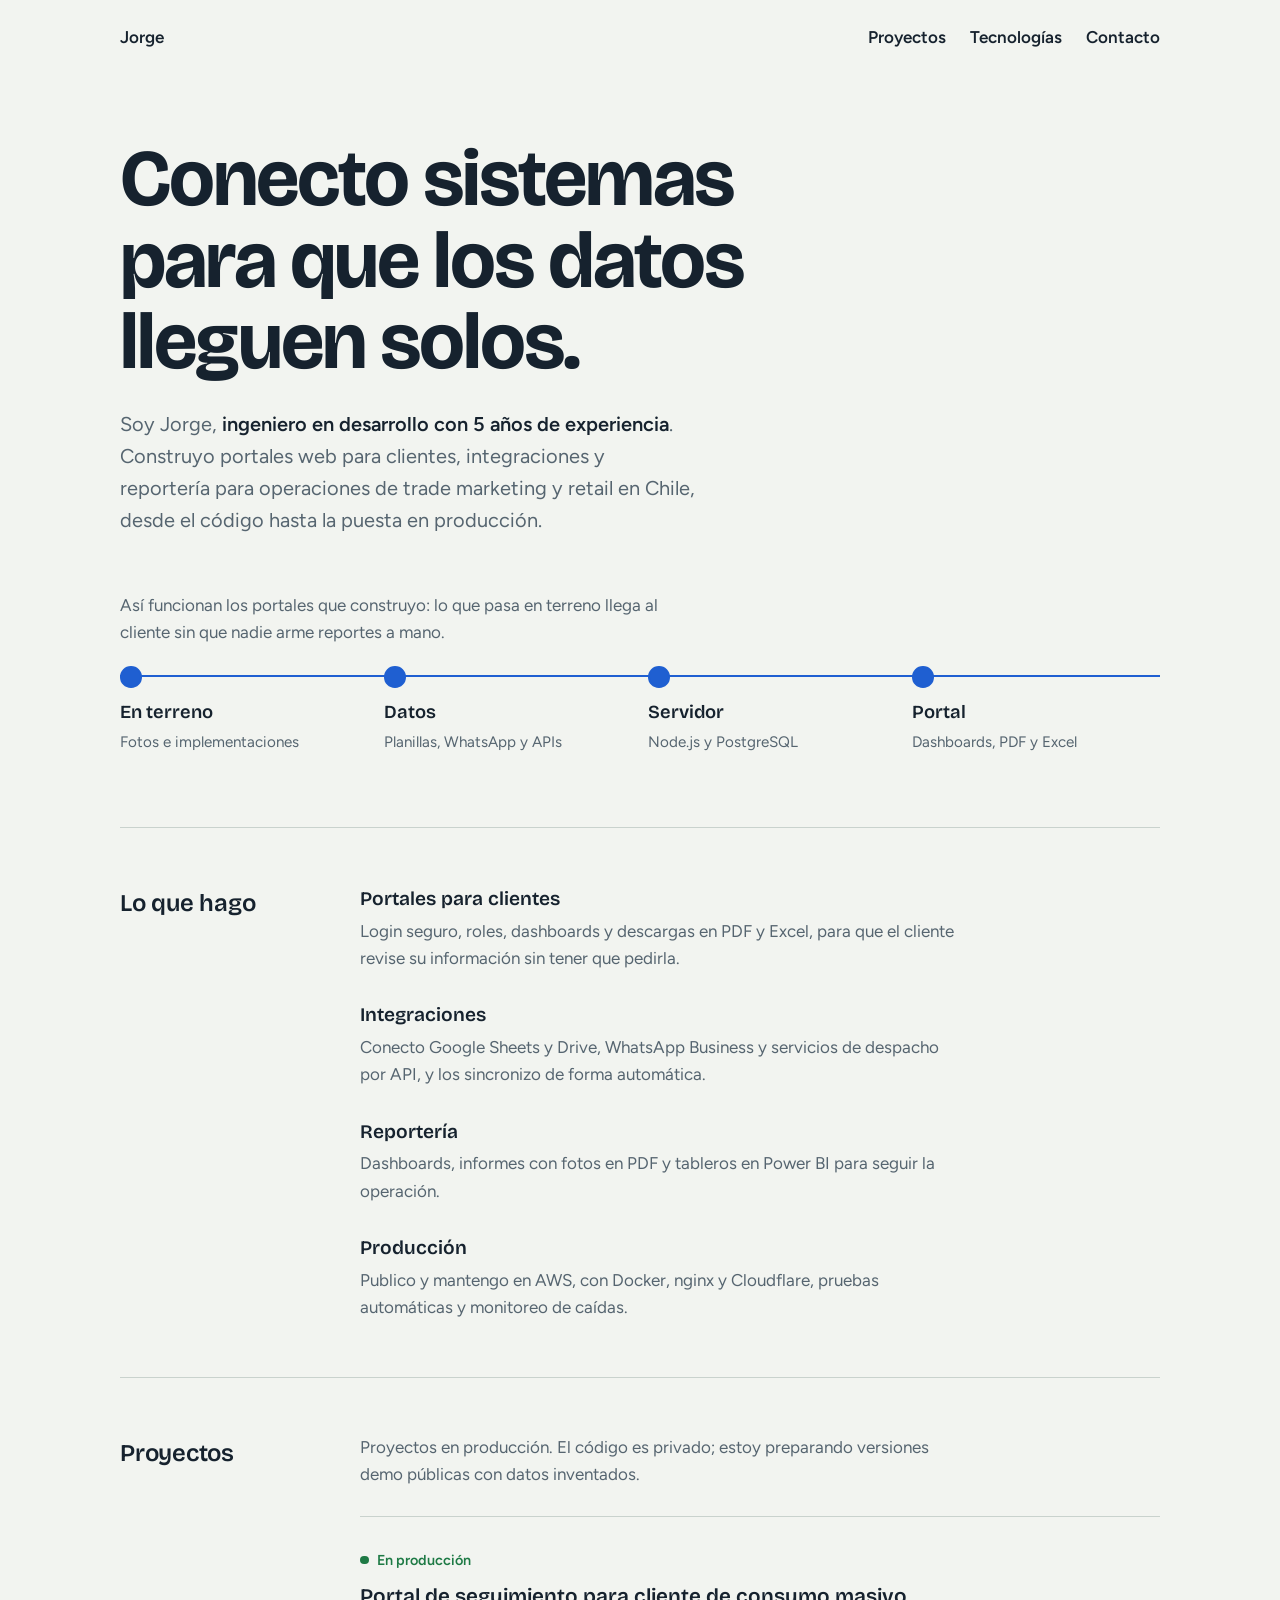
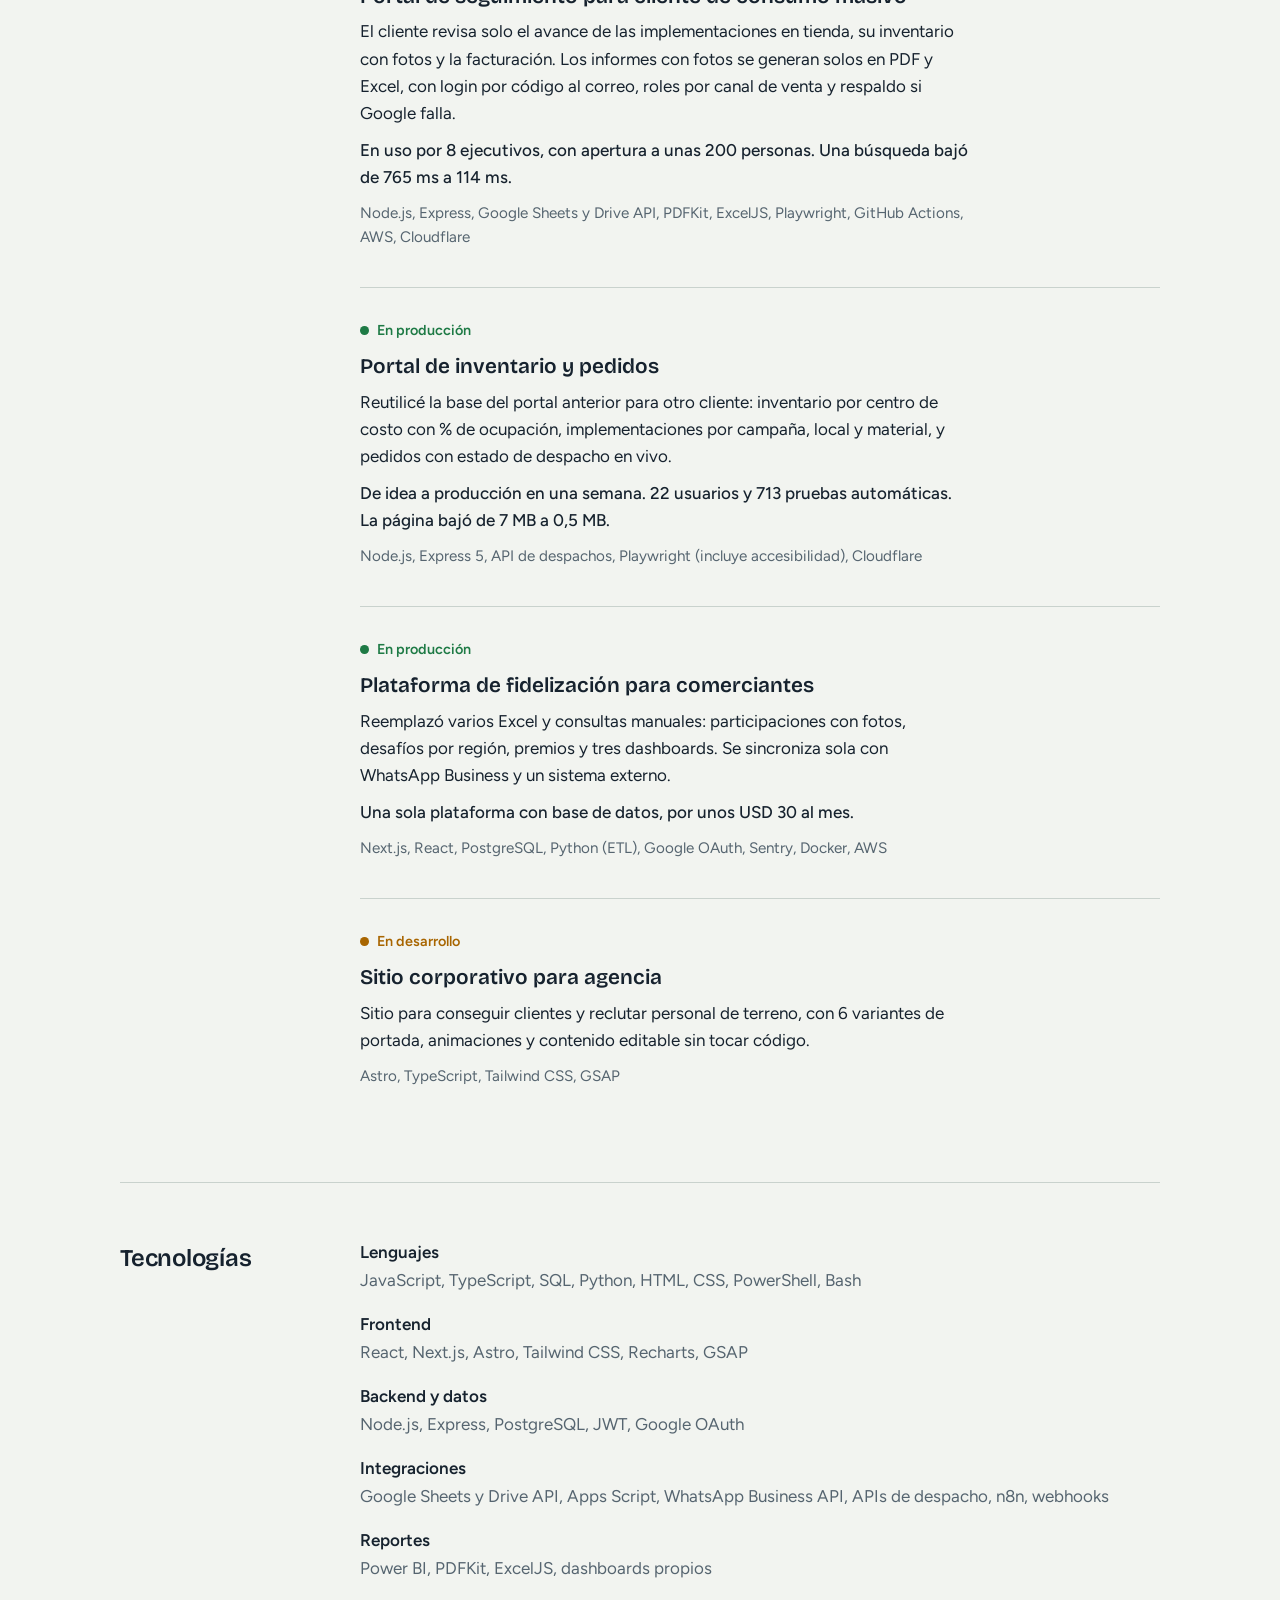
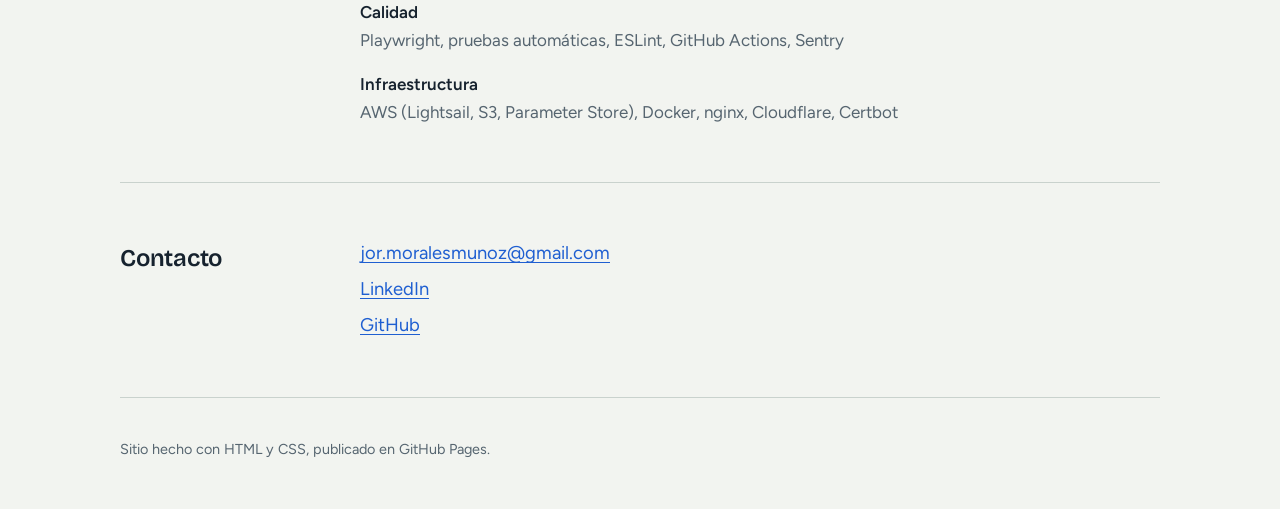
==== index.html @ a21abe6d "Add files via upload" ====
<!doctype html>
<html lang="es">
<head>
<meta charset="utf-8">
<meta name="viewport" content="width=device-width, initial-scale=1">
<title>Jorge, ingeniero en desarrollo: integraciones, automatización y BI</title>
<meta name="description" content="Portafolio de Jorge, ingeniero en desarrollo con 5 años de experiencia en portales web para clientes, integraciones, automatización y reportería.">
<link rel="icon" href="data:image/svg+xml,%3Csvg xmlns='http://www.w3.org/2000/svg' viewBox='0 0 32 32'%3E%3Crect width='32' height='32' rx='7' fill='%231F5FD1'/%3E%3Ccircle cx='10' cy='16' r='3' fill='white'/%3E%3Ccircle cx='22' cy='16' r='3' fill='white'/%3E%3Cpath d='M13 16h6' stroke='white' stroke-width='2'/%3E%3C/svg%3E">
<link rel="preconnect" href="https://fonts.googleapis.com">
<link rel="preconnect" href="https://fonts.gstatic.com" crossorigin>
<link href="https://fonts.googleapis.com/css2?family=Bricolage+Grotesque:opsz,wght@12..96,600;12..96,700&family=Figtree:wght@400;500;600&display=swap" rel="stylesheet">
<style>
:root {
  color-scheme: light dark;
  --bg: #F2F4F0;
  --ink: #16222E;
  --muted: #566570;
  --line: #C9D2CD;
  --accent: #1F5FD1;
  --signal: #A86500;
  --ok: #1E7A45;
  --display: "Bricolage Grotesque", "Segoe UI", system-ui, sans-serif;
  --body: "Figtree", "Segoe UI", system-ui, sans-serif;
}
@media (prefers-color-scheme: dark) {
  :root {
    --bg: #10181F;
    --ink: #E7ECE8;
    --muted: #94A1A9;
    --line: #2B3A44;
    --accent: #6EA0FF;
    --signal: #F0B440;
    --ok: #5CCB8A;
  }
}
* { box-sizing: border-box; }
html { scroll-behavior: smooth; }
body {
  margin: 0;
  background: var(--bg);
  color: var(--ink);
  font-family: var(--body);
  font-size: 1.0625rem;
  line-height: 1.6;
}
.wrap { max-width: 68rem; margin: 0 auto; padding: 0 1.5rem; }
a { color: var(--accent); text-underline-offset: 3px; }
a:focus-visible { outline: 3px solid var(--accent); outline-offset: 3px; border-radius: 2px; }

/* Cabecera */
.top { display: flex; justify-content: space-between; align-items: baseline; padding: 1.5rem 0; font-weight: 600; }
.top nav { display: flex; gap: 1.5rem; }
.top a { color: var(--ink); text-decoration: none; }
.top a:hover { color: var(--accent); }

/* Hero */
.hero { padding: 4rem 0 4.5rem; }
.hero h1 {
  font-family: var(--display);
  font-weight: 700;
  font-size: clamp(2.5rem, 7vw, 5rem);
  line-height: 1.02;
  letter-spacing: -0.025em;
  margin: 0 0 1.5rem;
  max-width: 14ch;
}
.hero .lead { font-size: 1.25rem; max-width: 36rem; margin: 0; color: var(--muted); }
.hero .lead strong { color: var(--ink); font-weight: 600; }

/* Flujo: el momento memorable */
.flow-note { margin: 3.5rem 0 1.25rem; color: var(--muted); max-width: 36rem; }
.flow { list-style: none; margin: 0; padding: 0; display: grid; grid-template-columns: repeat(4, 1fr); gap: 1rem; position: relative; }
.flow::before, .flow::after { content: ""; position: absolute; left: 0; right: 0; top: 0.55rem; height: 2px; }
.flow::before { background: var(--line); }
.flow::after { background: var(--accent); transform-origin: left; animation: draw 2s linear both; }
.flow li { position: relative; padding-top: 2rem; }
.flow li::before {
  content: "";
  position: absolute; top: 0; left: 0;
  width: 1.1rem; height: 1.1rem; border-radius: 50%;
  background: var(--accent);
  border: 2px solid var(--accent);
  animation: light 0.35s both;
}
.flow li:nth-child(2)::before { animation-delay: 0.5s; }
.flow li:nth-child(3)::before { animation-delay: 1s; }
.flow li:nth-child(4)::before { animation-delay: 1.5s; }
.flow li:nth-child(1)::before { animation-delay: 0s; }
.flow b { display: block; font-family: var(--display); font-size: 1.15rem; font-weight: 600; }
.flow span { color: var(--muted); font-size: 0.95rem; }
@keyframes draw { from { transform: scaleX(0); } to { transform: scaleX(1); } }
@keyframes drawY { from { transform: scaleY(0); } to { transform: scaleY(1); } }
@keyframes light { from { background: var(--bg); border-color: var(--line); } to { background: var(--accent); border-color: var(--accent); } }

/* Secciones */
section { padding: 3.5rem 0; border-top: 1px solid var(--line); }
.split { display: grid; gap: 1.5rem; }
h2 { font-family: var(--display); font-weight: 600; font-size: 1.5rem; margin: 0; letter-spacing: -0.01em; }
h3 { font-family: var(--display); font-weight: 600; font-size: 1.3rem; margin: 0 0 0.35rem; }

.skills { margin: 0; display: grid; gap: 1.75rem; }
.skills dt { font-family: var(--display); font-weight: 600; font-size: 1.2rem; }
.skills dd { margin: 0.2rem 0 0; color: var(--muted); max-width: 38rem; }

.project { padding: 1.75rem 0; border-top: 1px solid var(--line); }
.project:first-child { border-top: 0; padding-top: 0; }
.project p { margin: 0 0 0.6rem; max-width: 38rem; }
.project .tech { color: var(--muted); font-size: 0.95rem; }
.status { display: inline-flex; align-items: center; gap: 0.5rem; font-size: 0.9rem; font-weight: 600; color: var(--signal); margin-bottom: 0.5rem; }
.status::before { content: ""; width: 0.55rem; height: 0.55rem; border-radius: 50%; background: currentColor; }
.status.plan { color: var(--muted); }
.status.live { color: var(--ok); }
.project .result { font-weight: 500; }
.note { color: var(--muted); margin: 0 0 1.75rem; max-width: 38rem; }

.stack { margin: 0; display: grid; gap: 1rem; }
.stack div { display: grid; gap: 0.1rem; }
.stack dt { font-weight: 600; }
.stack dd { margin: 0; color: var(--muted); }

.contact { font-size: 1.15rem; display: grid; gap: 0.4rem; }
footer { padding: 2.5rem 0 3rem; border-top: 1px solid var(--line); color: var(--muted); font-size: 0.9rem; }

@media (min-width: 48rem) {
  .split { grid-template-columns: 12rem 1fr; gap: 3rem; }
}

/* Flujo vertical en pantallas chicas */
@media (max-width: 40rem) {
  .flow { grid-template-columns: 1fr; gap: 0; }
  .flow::before, .flow::after { left: 0.55rem; right: auto; top: 0; bottom: 0; width: 2px; height: auto; }
  .flow::after { transform-origin: top; animation-name: drawY; }
  .flow li { padding: 0 0 1.6rem 2.1rem; }
  .flow li:nth-child(2)::before { animation-delay: 0.5s; }
  .flow li:nth-child(3)::before { animation-delay: 1s; }
  .flow li:nth-child(4)::before { animation-delay: 1.5s; }
}

@media (prefers-reduced-motion: reduce) {
  html { scroll-behavior: auto; }
  .flow::after, .flow li::before { animation: none; }
}
</style>
</head>
<body>
<div class="wrap">

  <header class="top">
    <span>Jorge</span>
    <nav aria-label="Secciones">
      <a href="#proyectos">Proyectos</a>
      <a href="#tecnologias">Tecnologías</a>
      <a href="#contacto">Contacto</a>
    </nav>
  </header>

  <main>
    <div class="hero">
      <h1>Conecto sistemas para que los datos lleguen solos.</h1>
      <p class="lead">Soy Jorge, <strong>ingeniero en desarrollo con 5 años de experiencia</strong>. Construyo portales web para clientes, integraciones y reportería para operaciones de trade marketing y retail en Chile, desde el código hasta la puesta en producción.</p>

      <p class="flow-note">Así funcionan los portales que construyo: lo que pasa en terreno llega al cliente sin que nadie arme reportes a mano.</p>
      <ol class="flow">
        <li><b>En terreno</b><span>Fotos e implementaciones</span></li>
        <li><b>Datos</b><span>Planillas, WhatsApp y APIs</span></li>
        <li><b>Servidor</b><span>Node.js y PostgreSQL</span></li>
        <li><b>Portal</b><span>Dashboards, PDF y Excel</span></li>
      </ol>
    </div>

    <section>
      <div class="split">
        <h2>Lo que hago</h2>
        <dl class="skills">
          <div>
            <dt>Portales para clientes</dt>
            <dd>Login seguro, roles, dashboards y descargas en PDF y Excel, para que el cliente revise su información sin tener que pedirla.</dd>
          </div>
          <div>
            <dt>Integraciones</dt>
            <dd>Conecto Google Sheets y Drive, WhatsApp Business y servicios de despacho por API, y los sincronizo de forma automática.</dd>
          </div>
          <div>
            <dt>Reportería</dt>
            <dd>Dashboards, informes con fotos en PDF y tableros en Power BI para seguir la operación.</dd>
          </div>
          <div>
            <dt>Producción</dt>
            <dd>Publico y mantengo en AWS, con Docker, nginx y Cloudflare, pruebas automáticas y monitoreo de caídas.</dd>
          </div>
        </dl>
      </div>
    </section>

    <section id="proyectos">
      <div class="split">
        <h2>Proyectos</h2>
        <div>
          <p class="note">Proyectos en producción. El código es privado; estoy preparando versiones demo públicas con datos inventados.</p>
          <article class="project">
            <span class="status live">En producción</span>
            <h3>Portal de seguimiento para cliente de consumo masivo</h3>
            <p>El cliente revisa solo el avance de las implementaciones en tienda, su inventario con fotos y la facturación. Los informes con fotos se generan solos en PDF y Excel, con login por código al correo, roles por canal de venta y respaldo si Google falla.</p>
            <p class="result">En uso por 8 ejecutivos, con apertura a unas 200 personas. Una búsqueda bajó de 765 ms a 114 ms.</p>
            <p class="tech">Node.js, Express, Google Sheets y Drive API, PDFKit, ExcelJS, Playwright, GitHub Actions, AWS, Cloudflare</p>
          </article>
          <article class="project">
            <span class="status live">En producción</span>
            <h3>Portal de inventario y pedidos</h3>
            <p>Reutilicé la base del portal anterior para otro cliente: inventario por centro de costo con % de ocupación, implementaciones por campaña, local y material, y pedidos con estado de despacho en vivo.</p>
            <p class="result">De idea a producción en una semana. 22 usuarios y 713 pruebas automáticas. La página bajó de 7 MB a 0,5 MB.</p>
            <p class="tech">Node.js, Express 5, API de despachos, Playwright (incluye accesibilidad), Cloudflare</p>
          </article>
          <article class="project">
            <span class="status live">En producción</span>
            <h3>Plataforma de fidelización para comerciantes</h3>
            <p>Reemplazó varios Excel y consultas manuales: participaciones con fotos, desafíos por región, premios y tres dashboards. Se sincroniza sola con WhatsApp Business y un sistema externo.</p>
            <p class="result">Una sola plataforma con base de datos, por unos USD 30 al mes.</p>
            <p class="tech">Next.js, React, PostgreSQL, Python (ETL), Google OAuth, Sentry, Docker, AWS</p>
          </article>
          <article class="project">
            <span class="status">En desarrollo</span>
            <h3>Sitio corporativo para agencia</h3>
            <p>Sitio para conseguir clientes y reclutar personal de terreno, con 6 variantes de portada, animaciones y contenido editable sin tocar código.</p>
            <p class="tech">Astro, TypeScript, Tailwind CSS, GSAP</p>
          </article>
        </div>
      </div>
    </section>

    <section id="tecnologias">
      <div class="split">
        <h2>Tecnologías</h2>
        <dl class="stack">
          <div><dt>Lenguajes</dt><dd>JavaScript, TypeScript, SQL, Python, HTML, CSS, PowerShell, Bash</dd></div>
          <div><dt>Frontend</dt><dd>React, Next.js, Astro, Tailwind CSS, Recharts, GSAP</dd></div>
          <div><dt>Backend y datos</dt><dd>Node.js, Express, PostgreSQL, JWT, Google OAuth</dd></div>
          <div><dt>Integraciones</dt><dd>Google Sheets y Drive API, Apps Script, WhatsApp Business API, APIs de despacho, n8n, webhooks</dd></div>
          <div><dt>Reportes</dt><dd>Power BI, PDFKit, ExcelJS, dashboards propios</dd></div>
          <div><dt>Calidad</dt><dd>Playwright, pruebas automáticas, ESLint, GitHub Actions, Sentry</dd></div>
          <div><dt>Infraestructura</dt><dd>AWS (Lightsail, S3, Parameter Store), Docker, nginx, Cloudflare, Certbot</dd></div>
        </dl>
      </div>
    </section>

    <section id="contacto">
      <div class="split">
        <h2>Contacto</h2>
        <div class="contact">
          <a href="mailto:jor.moralesmunoz@gmail.com">jor.moralesmunoz@gmail.com</a>
          <a href="https://www.linkedin.com/in/jorge-morales-m/">LinkedIn</a>
          <a href="https://github.com/JorgeMoralesMunoz">GitHub</a>
        </div>
      </div>
    </section>
  </main>

  <footer>
    Sitio hecho con HTML y CSS, publicado en GitHub Pages.
  </footer>

</div>
</body>
</html>
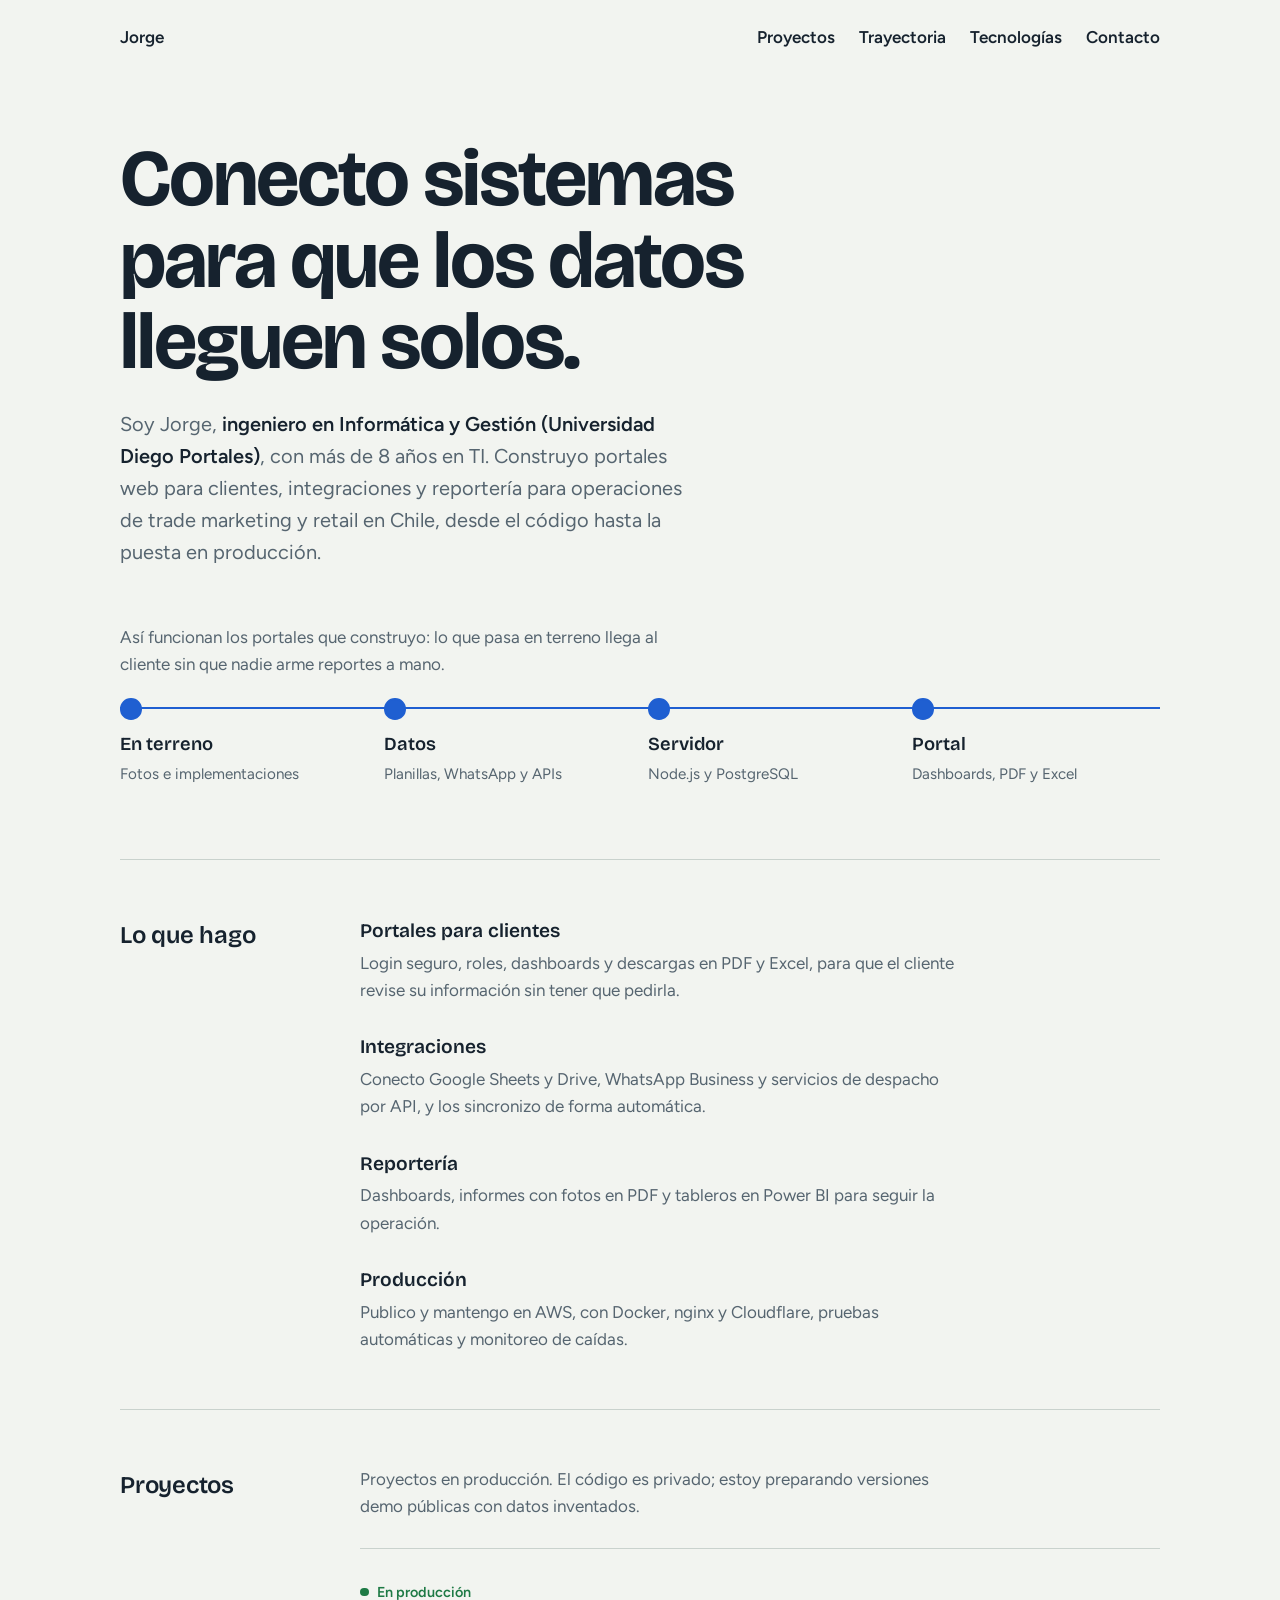
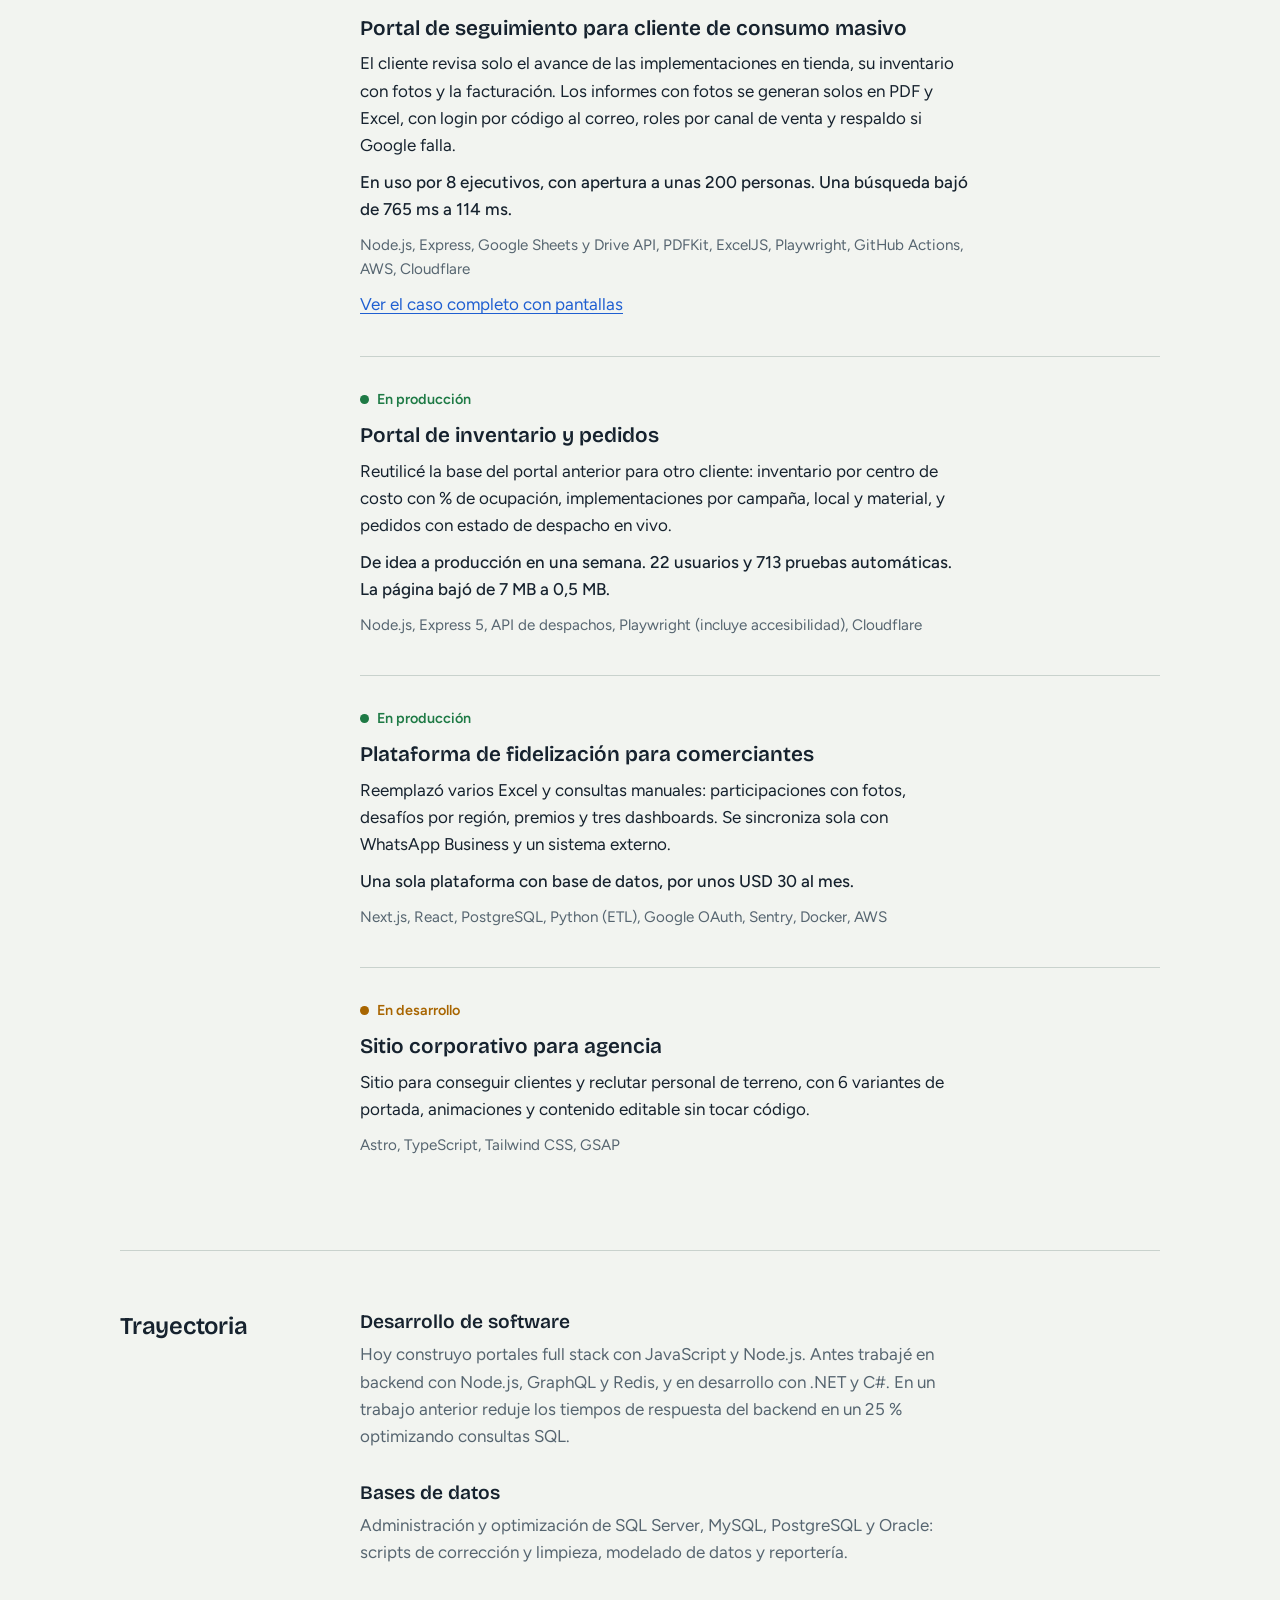
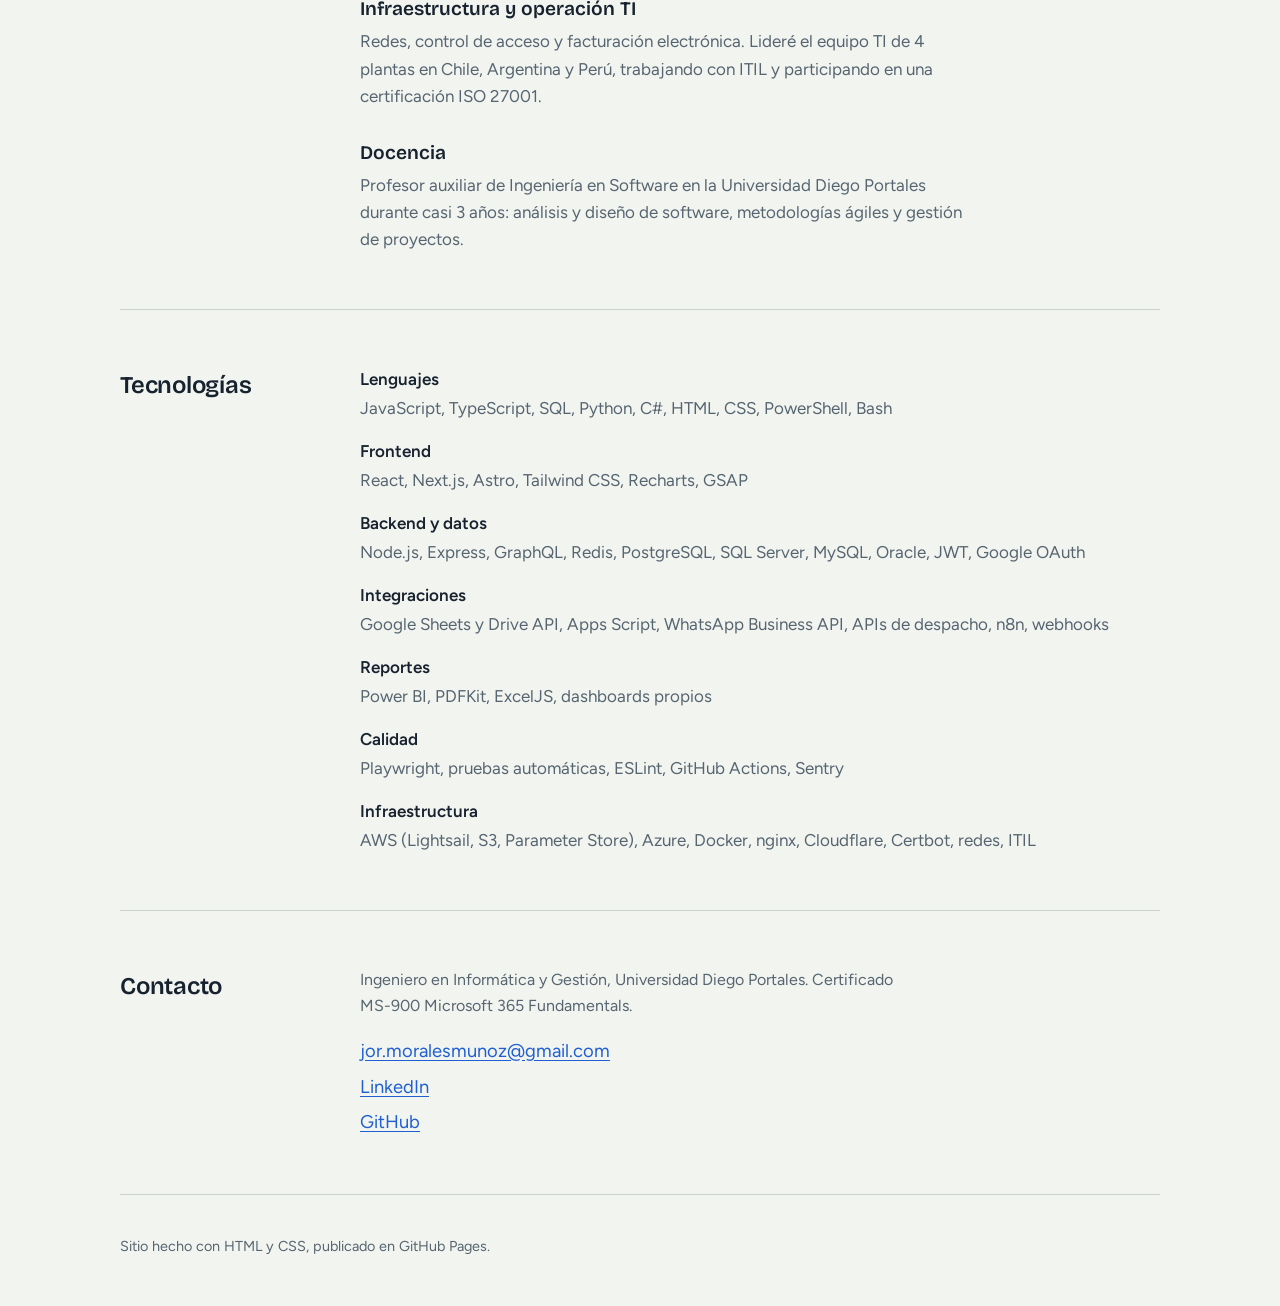
==== commit e767edcd: "Actualiza trayectoria y tecnologías" ====
--- a/index.html
+++ b/index.html
@@ -3,7 +3,7 @@
 <head>
 <meta charset="utf-8">
 <meta name="viewport" content="width=device-width, initial-scale=1">
-<title>Jorge, ingeniero en desarrollo: integraciones, automatización y BI</title>
+<title>Jorge Morales, ingeniero en desarrollo: portales web, integraciones y reportería</title>
 <meta name="description" content="Portafolio de Jorge, ingeniero en desarrollo con 5 años de experiencia en portales web para clientes, integraciones, automatización y reportería.">
 <link rel="icon" href="data:image/svg+xml,%3Csvg xmlns='http://www.w3.org/2000/svg' viewBox='0 0 32 32'%3E%3Crect width='32' height='32' rx='7' fill='%231F5FD1'/%3E%3Ccircle cx='10' cy='16' r='3' fill='white'/%3E%3Ccircle cx='22' cy='16' r='3' fill='white'/%3E%3Cpath d='M13 16h6' stroke='white' stroke-width='2'/%3E%3C/svg%3E">
 <link rel="preconnect" href="https://fonts.googleapis.com">
@@ -149,6 +149,7 @@
     <span>Jorge</span>
     <nav aria-label="Secciones">
       <a href="#proyectos">Proyectos</a>
+      <a href="#trayectoria">Trayectoria</a>
       <a href="#tecnologias">Tecnologías</a>
       <a href="#contacto">Contacto</a>
     </nav>
@@ -157,7 +158,7 @@
   <main>
     <div class="hero">
       <h1>Conecto sistemas para que los datos lleguen solos.</h1>
-      <p class="lead">Soy Jorge, <strong>ingeniero en desarrollo con 5 años de experiencia</strong>. Construyo portales web para clientes, integraciones y reportería para operaciones de trade marketing y retail en Chile, desde el código hasta la puesta en producción.</p>
+      <p class="lead">Soy Jorge, <strong>ingeniero en Informática y Gestión (Universidad Diego Portales)</strong>, con más de 8 años en TI. Construyo portales web para clientes, integraciones y reportería para operaciones de trade marketing y retail en Chile, desde el código hasta la puesta en producción.</p>
 
       <p class="flow-note">Así funcionan los portales que construyo: lo que pasa en terreno llega al cliente sin que nadie arme reportes a mano.</p>
       <ol class="flow">
@@ -203,6 +204,7 @@
             <p>El cliente revisa solo el avance de las implementaciones en tienda, su inventario con fotos y la facturación. Los informes con fotos se generan solos en PDF y Excel, con login por código al correo, roles por canal de venta y respaldo si Google falla.</p>
             <p class="result">En uso por 8 ejecutivos, con apertura a unas 200 personas. Una búsqueda bajó de 765 ms a 114 ms.</p>
             <p class="tech">Node.js, Express, Google Sheets y Drive API, PDFKit, ExcelJS, Playwright, GitHub Actions, AWS, Cloudflare</p>
+            <p><a href="caso-portal-seguimiento.html">Ver el caso completo con pantallas</a></p>
           </article>
           <article class="project">
             <span class="status live">En producción</span>
@@ -228,17 +230,41 @@
       </div>
     </section>
 
+    <section id="trayectoria">
+      <div class="split">
+        <h2>Trayectoria</h2>
+        <dl class="skills">
+          <div>
+            <dt>Desarrollo de software</dt>
+            <dd>Hoy construyo portales full stack con JavaScript y Node.js. Antes trabajé en backend con Node.js, GraphQL y Redis, y en desarrollo con .NET y C#. En un trabajo anterior reduje los tiempos de respuesta del backend en un 25 % optimizando consultas SQL.</dd>
+          </div>
+          <div>
+            <dt>Bases de datos</dt>
+            <dd>Administración y optimización de SQL Server, MySQL, PostgreSQL y Oracle: scripts de corrección y limpieza, modelado de datos y reportería.</dd>
+          </div>
+          <div>
+            <dt>Infraestructura y operación TI</dt>
+            <dd>Redes, control de acceso y facturación electrónica. Lideré el equipo TI de 4 plantas en Chile, Argentina y Perú, trabajando con ITIL y participando en una certificación ISO 27001.</dd>
+          </div>
+          <div>
+            <dt>Docencia</dt>
+            <dd>Profesor auxiliar de Ingeniería en Software en la Universidad Diego Portales durante casi 3 años: análisis y diseño de software, metodologías ágiles y gestión de proyectos.</dd>
+          </div>
+        </dl>
+      </div>
+    </section>
+
     <section id="tecnologias">
       <div class="split">
         <h2>Tecnologías</h2>
         <dl class="stack">
-          <div><dt>Lenguajes</dt><dd>JavaScript, TypeScript, SQL, Python, HTML, CSS, PowerShell, Bash</dd></div>
+          <div><dt>Lenguajes</dt><dd>JavaScript, TypeScript, SQL, Python, C#, HTML, CSS, PowerShell, Bash</dd></div>
           <div><dt>Frontend</dt><dd>React, Next.js, Astro, Tailwind CSS, Recharts, GSAP</dd></div>
-          <div><dt>Backend y datos</dt><dd>Node.js, Express, PostgreSQL, JWT, Google OAuth</dd></div>
+          <div><dt>Backend y datos</dt><dd>Node.js, Express, GraphQL, Redis, PostgreSQL, SQL Server, MySQL, Oracle, JWT, Google OAuth</dd></div>
           <div><dt>Integraciones</dt><dd>Google Sheets y Drive API, Apps Script, WhatsApp Business API, APIs de despacho, n8n, webhooks</dd></div>
           <div><dt>Reportes</dt><dd>Power BI, PDFKit, ExcelJS, dashboards propios</dd></div>
           <div><dt>Calidad</dt><dd>Playwright, pruebas automáticas, ESLint, GitHub Actions, Sentry</dd></div>
-          <div><dt>Infraestructura</dt><dd>AWS (Lightsail, S3, Parameter Store), Docker, nginx, Cloudflare, Certbot</dd></div>
+          <div><dt>Infraestructura</dt><dd>AWS (Lightsail, S3, Parameter Store), Azure, Docker, nginx, Cloudflare, Certbot, redes, ITIL</dd></div>
         </dl>
       </div>
     </section>
@@ -247,6 +273,7 @@
       <div class="split">
         <h2>Contacto</h2>
         <div class="contact">
+          <p style="font-size:1rem; color:var(--muted); margin:0 0 0.75rem; max-width:34rem;">Ingeniero en Informática y Gestión, Universidad Diego Portales. Certificado MS-900 Microsoft 365 Fundamentals.</p>
           <a href="mailto:jor.moralesmunoz@gmail.com">jor.moralesmunoz@gmail.com</a>
           <a href="https://www.linkedin.com/in/jorge-morales-m/">LinkedIn</a>
           <a href="https://github.com/JorgeMoralesMunoz">GitHub</a>
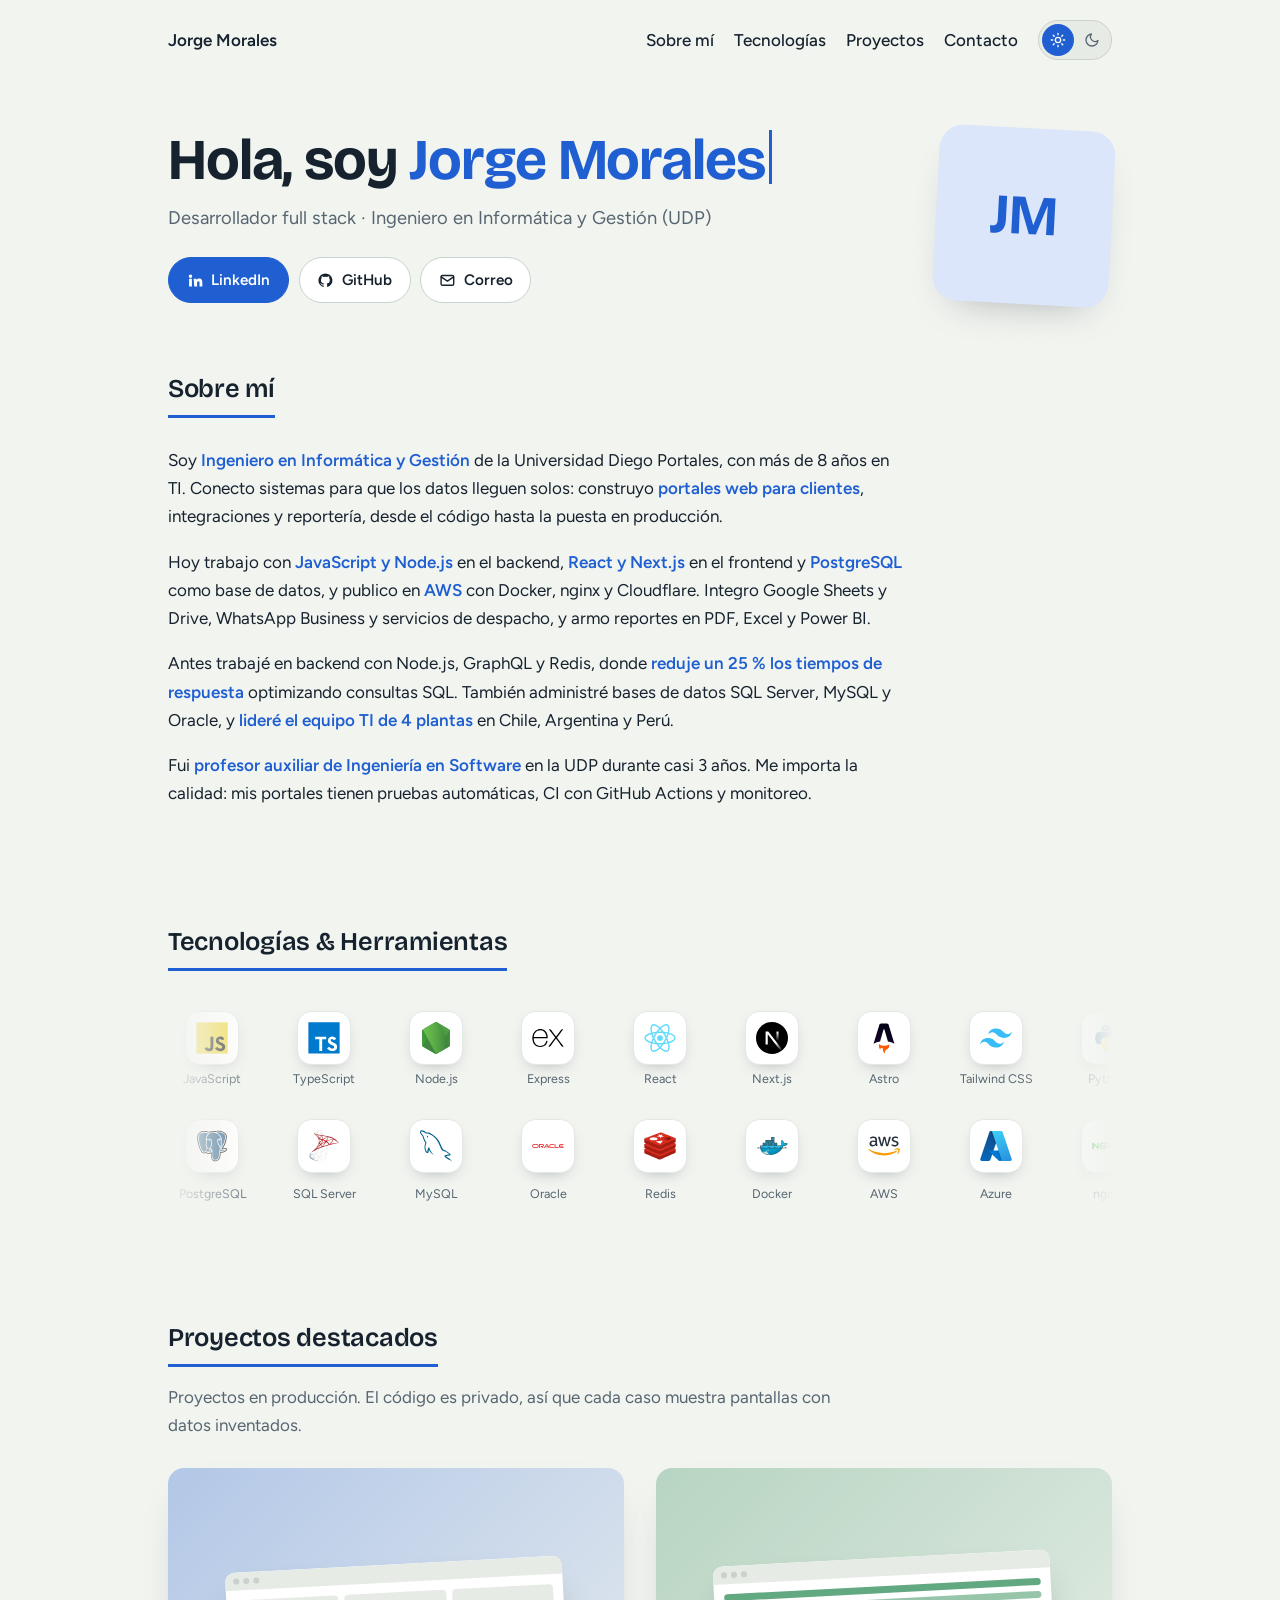
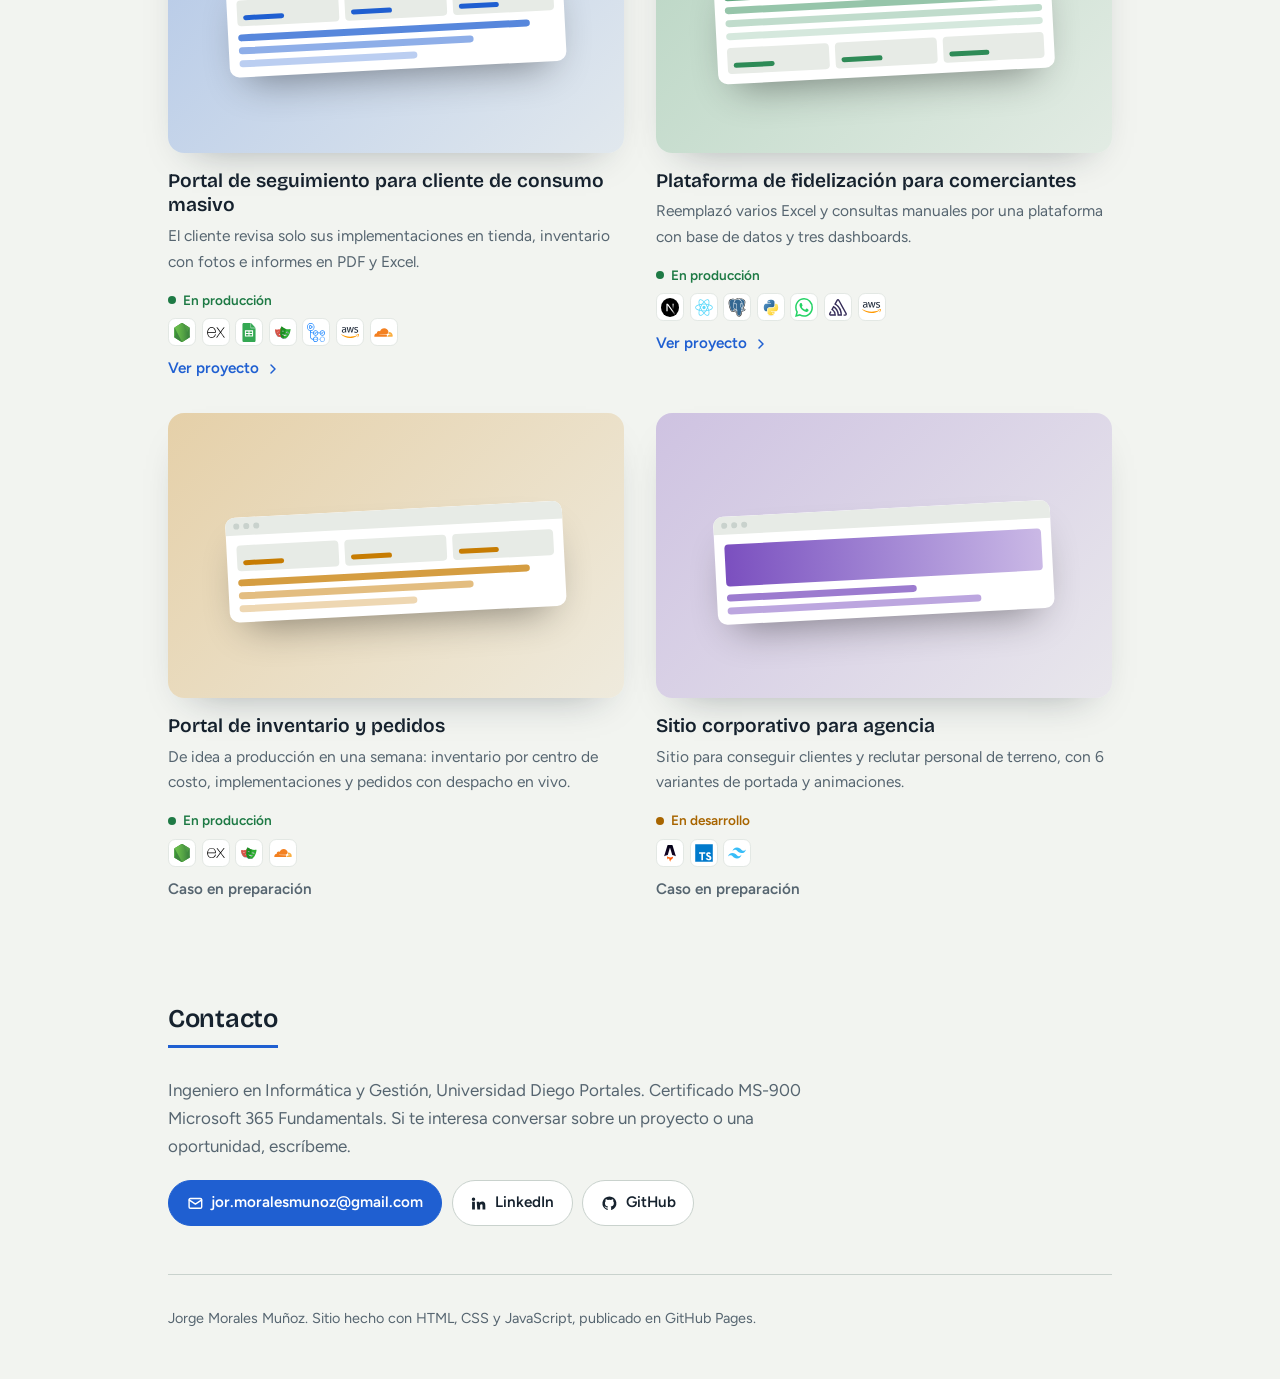
==== commit c6e761ea: "Nuevo diseño: tecnologías animadas, tarjetas de proyecto y galería" ====
--- a/index.html
+++ b/index.html
@@ -4,288 +4,108 @@
 <meta charset="utf-8">
 <meta name="viewport" content="width=device-width, initial-scale=1">
 <title>Jorge Morales, ingeniero en desarrollo: portales web, integraciones y reportería</title>
-<meta name="description" content="Portafolio de Jorge, ingeniero en desarrollo con 5 años de experiencia en portales web para clientes, integraciones, automatización y reportería.">
+<meta name="description" content="Portafolio de Jorge Morales Muñoz, ingeniero en Informática y Gestión: portales web para clientes, integraciones, bases de datos y reportería.">
 <link rel="icon" href="data:image/svg+xml,%3Csvg xmlns='http://www.w3.org/2000/svg' viewBox='0 0 32 32'%3E%3Crect width='32' height='32' rx='7' fill='%231F5FD1'/%3E%3Ccircle cx='10' cy='16' r='3' fill='white'/%3E%3Ccircle cx='22' cy='16' r='3' fill='white'/%3E%3Cpath d='M13 16h6' stroke='white' stroke-width='2'/%3E%3C/svg%3E">
+<script>try{var t=localStorage.getItem('tema');if(t)document.documentElement.setAttribute('data-theme',t);}catch(e){}</script>
 <link rel="preconnect" href="https://fonts.googleapis.com">
 <link rel="preconnect" href="https://fonts.gstatic.com" crossorigin>
 <link href="https://fonts.googleapis.com/css2?family=Bricolage+Grotesque:opsz,wght@12..96,600;12..96,700&family=Figtree:wght@400;500;600&display=swap" rel="stylesheet">
-<style>
-:root {
-  color-scheme: light dark;
-  --bg: #F2F4F0;
-  --ink: #16222E;
-  --muted: #566570;
-  --line: #C9D2CD;
-  --accent: #1F5FD1;
-  --signal: #A86500;
-  --ok: #1E7A45;
-  --display: "Bricolage Grotesque", "Segoe UI", system-ui, sans-serif;
-  --body: "Figtree", "Segoe UI", system-ui, sans-serif;
-}
-@media (prefers-color-scheme: dark) {
-  :root {
-    --bg: #10181F;
-    --ink: #E7ECE8;
-    --muted: #94A1A9;
-    --line: #2B3A44;
-    --accent: #6EA0FF;
-    --signal: #F0B440;
-    --ok: #5CCB8A;
-  }
-}
-* { box-sizing: border-box; }
-html { scroll-behavior: smooth; }
-body {
-  margin: 0;
-  background: var(--bg);
-  color: var(--ink);
-  font-family: var(--body);
-  font-size: 1.0625rem;
-  line-height: 1.6;
-}
-.wrap { max-width: 68rem; margin: 0 auto; padding: 0 1.5rem; }
-a { color: var(--accent); text-underline-offset: 3px; }
-a:focus-visible { outline: 3px solid var(--accent); outline-offset: 3px; border-radius: 2px; }
-
-/* Cabecera */
-.top { display: flex; justify-content: space-between; align-items: baseline; padding: 1.5rem 0; font-weight: 600; }
-.top nav { display: flex; gap: 1.5rem; }
-.top a { color: var(--ink); text-decoration: none; }
-.top a:hover { color: var(--accent); }
-
-/* Hero */
-.hero { padding: 4rem 0 4.5rem; }
-.hero h1 {
-  font-family: var(--display);
-  font-weight: 700;
-  font-size: clamp(2.5rem, 7vw, 5rem);
-  line-height: 1.02;
-  letter-spacing: -0.025em;
-  margin: 0 0 1.5rem;
-  max-width: 14ch;
-}
-.hero .lead { font-size: 1.25rem; max-width: 36rem; margin: 0; color: var(--muted); }
-.hero .lead strong { color: var(--ink); font-weight: 600; }
-
-/* Flujo: el momento memorable */
-.flow-note { margin: 3.5rem 0 1.25rem; color: var(--muted); max-width: 36rem; }
-.flow { list-style: none; margin: 0; padding: 0; display: grid; grid-template-columns: repeat(4, 1fr); gap: 1rem; position: relative; }
-.flow::before, .flow::after { content: ""; position: absolute; left: 0; right: 0; top: 0.55rem; height: 2px; }
-.flow::before { background: var(--line); }
-.flow::after { background: var(--accent); transform-origin: left; animation: draw 2s linear both; }
-.flow li { position: relative; padding-top: 2rem; }
-.flow li::before {
-  content: "";
-  position: absolute; top: 0; left: 0;
-  width: 1.1rem; height: 1.1rem; border-radius: 50%;
-  background: var(--accent);
-  border: 2px solid var(--accent);
-  animation: light 0.35s both;
-}
-.flow li:nth-child(2)::before { animation-delay: 0.5s; }
-.flow li:nth-child(3)::before { animation-delay: 1s; }
-.flow li:nth-child(4)::before { animation-delay: 1.5s; }
-.flow li:nth-child(1)::before { animation-delay: 0s; }
-.flow b { display: block; font-family: var(--display); font-size: 1.15rem; font-weight: 600; }
-.flow span { color: var(--muted); font-size: 0.95rem; }
-@keyframes draw { from { transform: scaleX(0); } to { transform: scaleX(1); } }
-@keyframes drawY { from { transform: scaleY(0); } to { transform: scaleY(1); } }
-@keyframes light { from { background: var(--bg); border-color: var(--line); } to { background: var(--accent); border-color: var(--accent); } }
-
-/* Secciones */
-section { padding: 3.5rem 0; border-top: 1px solid var(--line); }
-.split { display: grid; gap: 1.5rem; }
-h2 { font-family: var(--display); font-weight: 600; font-size: 1.5rem; margin: 0; letter-spacing: -0.01em; }
-h3 { font-family: var(--display); font-weight: 600; font-size: 1.3rem; margin: 0 0 0.35rem; }
-
-.skills { margin: 0; display: grid; gap: 1.75rem; }
-.skills dt { font-family: var(--display); font-weight: 600; font-size: 1.2rem; }
-.skills dd { margin: 0.2rem 0 0; color: var(--muted); max-width: 38rem; }
-
-.project { padding: 1.75rem 0; border-top: 1px solid var(--line); }
-.project:first-child { border-top: 0; padding-top: 0; }
-.project p { margin: 0 0 0.6rem; max-width: 38rem; }
-.project .tech { color: var(--muted); font-size: 0.95rem; }
-.status { display: inline-flex; align-items: center; gap: 0.5rem; font-size: 0.9rem; font-weight: 600; color: var(--signal); margin-bottom: 0.5rem; }
-.status::before { content: ""; width: 0.55rem; height: 0.55rem; border-radius: 50%; background: currentColor; }
-.status.plan { color: var(--muted); }
-.status.live { color: var(--ok); }
-.project .result { font-weight: 500; }
-.note { color: var(--muted); margin: 0 0 1.75rem; max-width: 38rem; }
-
-.stack { margin: 0; display: grid; gap: 1rem; }
-.stack div { display: grid; gap: 0.1rem; }
-.stack dt { font-weight: 600; }
-.stack dd { margin: 0; color: var(--muted); }
-
-.contact { font-size: 1.15rem; display: grid; gap: 0.4rem; }
-footer { padding: 2.5rem 0 3rem; border-top: 1px solid var(--line); color: var(--muted); font-size: 0.9rem; }
-
-@media (min-width: 48rem) {
-  .split { grid-template-columns: 12rem 1fr; gap: 3rem; }
-}
-
-/* Flujo vertical en pantallas chicas */
-@media (max-width: 40rem) {
-  .flow { grid-template-columns: 1fr; gap: 0; }
-  .flow::before, .flow::after { left: 0.55rem; right: auto; top: 0; bottom: 0; width: 2px; height: auto; }
-  .flow::after { transform-origin: top; animation-name: drawY; }
-  .flow li { padding: 0 0 1.6rem 2.1rem; }
-  .flow li:nth-child(2)::before { animation-delay: 0.5s; }
-  .flow li:nth-child(3)::before { animation-delay: 1s; }
-  .flow li:nth-child(4)::before { animation-delay: 1.5s; }
-}
-
-@media (prefers-reduced-motion: reduce) {
-  html { scroll-behavior: auto; }
-  .flow::after, .flow li::before { animation: none; }
-}
-</style>
+<link rel="stylesheet" href="styles.css">
 </head>
 <body>
 <div class="wrap">
 
   <header class="top">
-    <span>Jorge</span>
+    <a class="brand" href="#">Jorge Morales</a>
     <nav aria-label="Secciones">
+      <a href="#sobre-mi">Sobre mí</a>
+      <a href="#tecnologias">Tecnologías</a>
       <a href="#proyectos">Proyectos</a>
-      <a href="#trayectoria">Trayectoria</a>
-      <a href="#tecnologias">Tecnologías</a>
       <a href="#contacto">Contacto</a>
+      <div class="theme" role="group" aria-label="Tema de color"><button type="button" data-set="light" aria-label="Modo claro"><svg viewBox="0 0 24 24" fill="none" stroke="currentColor" stroke-width="2" stroke-linecap="round" aria-hidden="true"><circle cx="12" cy="12" r="4"/><path d="M12 2v2M12 20v2M4.9 4.9l1.4 1.4M17.7 17.7l1.4 1.4M2 12h2M20 12h2M4.9 19.1l1.4-1.4M17.7 6.3l1.4-1.4"/></svg></button><button type="button" data-set="dark" aria-label="Modo oscuro"><svg viewBox="0 0 24 24" fill="none" stroke="currentColor" stroke-width="2" stroke-linecap="round" stroke-linejoin="round" aria-hidden="true"><path d="M21 12.8A9 9 0 1 1 11.2 3a7 7 0 0 0 9.8 9.8z"/></svg></button></div>
     </nav>
   </header>
 
   <main>
     <div class="hero">
-      <h1>Conecto sistemas para que los datos lleguen solos.</h1>
-      <p class="lead">Soy Jorge, <strong>ingeniero en Informática y Gestión (Universidad Diego Portales)</strong>, con más de 8 años en TI. Construyo portales web para clientes, integraciones y reportería para operaciones de trade marketing y retail en Chile, desde el código hasta la puesta en producción.</p>
-
-      <p class="flow-note">Así funcionan los portales que construyo: lo que pasa en terreno llega al cliente sin que nadie arme reportes a mano.</p>
-      <ol class="flow">
-        <li><b>En terreno</b><span>Fotos e implementaciones</span></li>
-        <li><b>Datos</b><span>Planillas, WhatsApp y APIs</span></li>
-        <li><b>Servidor</b><span>Node.js y PostgreSQL</span></li>
-        <li><b>Portal</b><span>Dashboards, PDF y Excel</span></li>
-      </ol>
+      <div>
+        <h1>Hola, soy <span class="name" data-type>Jorge Morales</span><span class="caret" aria-hidden="true"></span></h1>
+        <p class="sub">Desarrollador full stack · Ingeniero en Informática y Gestión (UDP)</p>
+        <div class="links">
+          <a class="btn primary" href="https://www.linkedin.com/in/jorge-morales-m/"><svg viewBox="0 0 24 24" fill="currentColor" aria-hidden="true"><path d="M4.98 3.5a2.5 2.5 0 1 1 0 5 2.5 2.5 0 0 1 0-5zM3 9.75h4v11H3zM9.5 9.75h3.8v1.5h.05c.53-1 1.83-2.05 3.77-2.05 4.03 0 4.78 2.65 4.78 6.1v5.45h-4v-4.83c0-1.15-.02-2.63-1.6-2.63-1.6 0-1.85 1.25-1.85 2.55v4.91h-4z"/></svg> LinkedIn</a>
+          <a class="btn" href="https://github.com/JorgeMoralesMunoz"><svg viewBox="0 0 24 24" fill="currentColor" aria-hidden="true"><path d="M12 2a10 10 0 0 0-3.16 19.49c.5.09.68-.22.68-.48v-1.7c-2.78.6-3.37-1.34-3.37-1.34-.45-1.16-1.11-1.47-1.11-1.47-.91-.62.07-.6.07-.6 1 .07 1.53 1.03 1.53 1.03.9 1.52 2.34 1.08 2.91.83.09-.65.35-1.08.63-1.33-2.22-.25-4.55-1.11-4.55-4.94 0-1.09.39-1.98 1.03-2.68-.1-.25-.45-1.27.1-2.64 0 0 .84-.27 2.75 1.02a9.6 9.6 0 0 1 5 0c1.91-1.29 2.75-1.02 2.75-1.02.55 1.37.2 2.39.1 2.64.64.7 1.03 1.59 1.03 2.68 0 3.84-2.34 4.68-4.57 4.93.36.31.68.92.68 1.85v2.74c0 .27.18.58.69.48A10 10 0 0 0 12 2z"/></svg> GitHub</a>
+          <a class="btn" href="mailto:jor.moralesmunoz@gmail.com"><svg viewBox="0 0 24 24" fill="none" stroke="currentColor" stroke-width="2" stroke-linecap="round" stroke-linejoin="round" aria-hidden="true"><rect x="3" y="5" width="18" height="14" rx="2"/><path d="M3 7l9 6 9-6"/></svg> Correo</a>
+        </div>
+      </div>
+      <div class="avatar"><img src="foto.jpg" alt="Foto de Jorge Morales"></div>
     </div>
 
-    <section>
-      <div class="split">
-        <h2>Lo que hago</h2>
-        <dl class="skills">
-          <div>
-            <dt>Portales para clientes</dt>
-            <dd>Login seguro, roles, dashboards y descargas en PDF y Excel, para que el cliente revise su información sin tener que pedirla.</dd>
-          </div>
-          <div>
-            <dt>Integraciones</dt>
-            <dd>Conecto Google Sheets y Drive, WhatsApp Business y servicios de despacho por API, y los sincronizo de forma automática.</dd>
-          </div>
-          <div>
-            <dt>Reportería</dt>
-            <dd>Dashboards, informes con fotos en PDF y tableros en Power BI para seguir la operación.</dd>
-          </div>
-          <div>
-            <dt>Producción</dt>
-            <dd>Publico y mantengo en AWS, con Docker, nginx y Cloudflare, pruebas automáticas y monitoreo de caídas.</dd>
-          </div>
-        </dl>
-      </div>
+    <section id="sobre-mi" class="about">
+      <h2>Sobre mí</h2>
+      <p>Soy <span class="hl">Ingeniero en Informática y Gestión</span> de la Universidad Diego Portales, con más de 8 años en TI. Conecto sistemas para que los datos lleguen solos: construyo <span class="hl">portales web para clientes</span>, integraciones y reportería, desde el código hasta la puesta en producción.</p>
+      <p>Hoy trabajo con <span class="hl">JavaScript y Node.js</span> en el backend, <span class="hl">React y Next.js</span> en el frontend y <span class="hl">PostgreSQL</span> como base de datos, y publico en <span class="hl">AWS</span> con Docker, nginx y Cloudflare. Integro Google Sheets y Drive, WhatsApp Business y servicios de despacho, y armo reportes en PDF, Excel y Power BI.</p>
+      <p>Antes trabajé en backend con Node.js, GraphQL y Redis, donde <span class="hl">reduje un 25 % los tiempos de respuesta</span> optimizando consultas SQL. También administré bases de datos SQL Server, MySQL y Oracle, y <span class="hl">lideré el equipo TI de 4 plantas</span> en Chile, Argentina y Perú.</p>
+      <p>Fui <span class="hl">profesor auxiliar de Ingeniería en Software</span> en la UDP durante casi 3 años. Me importa la calidad: mis portales tienen pruebas automáticas, CI con GitHub Actions y monitoreo.</p>
+    </section>
+
+    <section id="tecnologias">
+      <h2>Tecnologías &amp; Herramientas</h2>
+      <div class="marquee" data-tech="javascript,typescript,nodejs,express,react,nextjs,astro,tailwindcss,python,csharp,dotnet,graphql,bash,powershell"></div>
+      <div class="marquee reverse" data-tech="postgresql,sqlserver,mysql,oracle,redis,docker,aws,azure,nginx,cloudflare,githubactions,playwright,git,github,n8n,whatsapp,googlesheets,postman,vscode,sentry"></div>
     </section>
 
     <section id="proyectos">
-      <div class="split">
-        <h2>Proyectos</h2>
-        <div>
-          <p class="note">Proyectos en producción. El código es privado; estoy preparando versiones demo públicas con datos inventados.</p>
-          <article class="project">
-            <span class="status live">En producción</span>
-            <h3>Portal de seguimiento para cliente de consumo masivo</h3>
-            <p>El cliente revisa solo el avance de las implementaciones en tienda, su inventario con fotos y la facturación. Los informes con fotos se generan solos en PDF y Excel, con login por código al correo, roles por canal de venta y respaldo si Google falla.</p>
-            <p class="result">En uso por 8 ejecutivos, con apertura a unas 200 personas. Una búsqueda bajó de 765 ms a 114 ms.</p>
-            <p class="tech">Node.js, Express, Google Sheets y Drive API, PDFKit, ExcelJS, Playwright, GitHub Actions, AWS, Cloudflare</p>
-            <p><a href="caso-portal-seguimiento.html">Ver el caso completo con pantallas</a></p>
-          </article>
-          <article class="project">
-            <span class="status live">En producción</span>
-            <h3>Portal de inventario y pedidos</h3>
-            <p>Reutilicé la base del portal anterior para otro cliente: inventario por centro de costo con % de ocupación, implementaciones por campaña, local y material, y pedidos con estado de despacho en vivo.</p>
-            <p class="result">De idea a producción en una semana. 22 usuarios y 713 pruebas automáticas. La página bajó de 7 MB a 0,5 MB.</p>
-            <p class="tech">Node.js, Express 5, API de despachos, Playwright (incluye accesibilidad), Cloudflare</p>
-          </article>
-          <article class="project">
-            <span class="status live">En producción</span>
-            <h3>Plataforma de fidelización para comerciantes</h3>
-            <p>Reemplazó varios Excel y consultas manuales: participaciones con fotos, desafíos por región, premios y tres dashboards. Se sincroniza sola con WhatsApp Business y un sistema externo.</p>
-            <p class="result">Una sola plataforma con base de datos, por unos USD 30 al mes.</p>
-            <p class="tech">Next.js, React, PostgreSQL, Python (ETL), Google OAuth, Sentry, Docker, AWS</p>
-          </article>
-          <article class="project">
-            <span class="status">En desarrollo</span>
-            <h3>Sitio corporativo para agencia</h3>
-            <p>Sitio para conseguir clientes y reclutar personal de terreno, con 6 variantes de portada, animaciones y contenido editable sin tocar código.</p>
-            <p class="tech">Astro, TypeScript, Tailwind CSS, GSAP</p>
-          </article>
+      <h2>Proyectos destacados</h2>
+      <p style="color:var(--muted); margin:-0.75rem 0 1.75rem; max-width:44rem;">Proyectos en producción. El código es privado, así que cada caso muestra pantallas con datos inventados.</p>
+      <div class="cards">
+        <a class="card" href="caso-portal-seguimiento.html">
+          <div class="cover" style="--tint:#1F5FD1" aria-hidden="true"><div class="mini"><div class="mini-bar"><i></i><i></i><i></i></div><div class="mini-body"><div class="mini-metrics"><span></span><span></span><span></span></div><div class="mini-rows"><span style="width:92%"></span><span style="width:74%"></span><span style="width:56%"></span></div></div></div></div>
+          <h3>Portal de seguimiento para cliente de consumo masivo</h3>
+          <p>El cliente revisa solo sus implementaciones en tienda, inventario con fotos e informes en PDF y Excel.</p>
+          <span class="status">En producción</span>
+          <div class="icons" data-tech="nodejs,express,googlesheets,playwright,githubactions,aws,cloudflare"></div>
+          <span class="more">Ver proyecto <svg viewBox="0 0 24 24" fill="none" stroke="currentColor" stroke-width="2.2" stroke-linecap="round" stroke-linejoin="round" aria-hidden="true"><path d="M9 18l6-6-6-6"/></svg></span>
+        </a>
+        <a class="card" href="caso-plataforma-fidelizacion.html">
+          <div class="cover" style="--tint:#2E8B57" aria-hidden="true"><div class="mini"><div class="mini-bar"><i></i><i></i><i></i></div><div class="mini-body"><div class="mini-rows"><span style="width:100%"></span><span style="width:100%"></span><span style="width:100%"></span><span style="width:100%;opacity:.2"></span></div><div class="mini-metrics"><span></span><span></span><span></span></div></div></div></div>
+          <h3>Plataforma de fidelización para comerciantes</h3>
+          <p>Reemplazó varios Excel y consultas manuales por una plataforma con base de datos y tres dashboards.</p>
+          <span class="status">En producción</span>
+          <div class="icons" data-tech="nextjs,react,postgresql,python,whatsapp,sentry,aws"></div>
+          <span class="more">Ver proyecto <svg viewBox="0 0 24 24" fill="none" stroke="currentColor" stroke-width="2.2" stroke-linecap="round" stroke-linejoin="round" aria-hidden="true"><path d="M9 18l6-6-6-6"/></svg></span>
+        </a>
+        <div class="card">
+          <div class="cover" style="--tint:#C77C02" aria-hidden="true"><div class="mini"><div class="mini-bar"><i></i><i></i><i></i></div><div class="mini-body"><div class="mini-metrics"><span></span><span></span><span></span></div><div class="mini-rows"><span style="width:92%"></span><span style="width:74%"></span><span style="width:56%"></span></div></div></div></div>
+          <h3>Portal de inventario y pedidos</h3>
+          <p>De idea a producción en una semana: inventario por centro de costo, implementaciones y pedidos con despacho en vivo.</p>
+          <span class="status">En producción</span>
+          <div class="icons" data-tech="nodejs,express,playwright,cloudflare"></div>
+          <span class="more" style="color:var(--muted)">Caso en preparación</span>
+        </div>
+        <div class="card">
+          <div class="cover" style="--tint:#7B4FBF" aria-hidden="true"><div class="mini"><div class="mini-bar"><i></i><i></i><i></i></div><div class="mini-body"><div class="mini-hero"></div><div class="mini-rows"><span style="width:60%"></span><span style="width:80%"></span></div></div></div></div>
+          <h3>Sitio corporativo para agencia</h3>
+          <p>Sitio para conseguir clientes y reclutar personal de terreno, con 6 variantes de portada y animaciones.</p>
+          <span class="status dev">En desarrollo</span>
+          <div class="icons" data-tech="astro,typescript,tailwindcss"></div>
+          <span class="more" style="color:var(--muted)">Caso en preparación</span>
         </div>
       </div>
     </section>
 
-    <section id="trayectoria">
-      <div class="split">
-        <h2>Trayectoria</h2>
-        <dl class="skills">
-          <div>
-            <dt>Desarrollo de software</dt>
-            <dd>Hoy construyo portales full stack con JavaScript y Node.js. Antes trabajé en backend con Node.js, GraphQL y Redis, y en desarrollo con .NET y C#. En un trabajo anterior reduje los tiempos de respuesta del backend en un 25 % optimizando consultas SQL.</dd>
-          </div>
-          <div>
-            <dt>Bases de datos</dt>
-            <dd>Administración y optimización de SQL Server, MySQL, PostgreSQL y Oracle: scripts de corrección y limpieza, modelado de datos y reportería.</dd>
-          </div>
-          <div>
-            <dt>Infraestructura y operación TI</dt>
-            <dd>Redes, control de acceso y facturación electrónica. Lideré el equipo TI de 4 plantas en Chile, Argentina y Perú, trabajando con ITIL y participando en una certificación ISO 27001.</dd>
-          </div>
-          <div>
-            <dt>Docencia</dt>
-            <dd>Profesor auxiliar de Ingeniería en Software en la Universidad Diego Portales durante casi 3 años: análisis y diseño de software, metodologías ágiles y gestión de proyectos.</dd>
-          </div>
-        </dl>
-      </div>
-    </section>
-
-    <section id="tecnologias">
-      <div class="split">
-        <h2>Tecnologías</h2>
-        <dl class="stack">
-          <div><dt>Lenguajes</dt><dd>JavaScript, TypeScript, SQL, Python, C#, HTML, CSS, PowerShell, Bash</dd></div>
-          <div><dt>Frontend</dt><dd>React, Next.js, Astro, Tailwind CSS, Recharts, GSAP</dd></div>
-          <div><dt>Backend y datos</dt><dd>Node.js, Express, GraphQL, Redis, PostgreSQL, SQL Server, MySQL, Oracle, JWT, Google OAuth</dd></div>
-          <div><dt>Integraciones</dt><dd>Google Sheets y Drive API, Apps Script, WhatsApp Business API, APIs de despacho, n8n, webhooks</dd></div>
-          <div><dt>Reportes</dt><dd>Power BI, PDFKit, ExcelJS, dashboards propios</dd></div>
-          <div><dt>Calidad</dt><dd>Playwright, pruebas automáticas, ESLint, GitHub Actions, Sentry</dd></div>
-          <div><dt>Infraestructura</dt><dd>AWS (Lightsail, S3, Parameter Store), Azure, Docker, nginx, Cloudflare, Certbot, redes, ITIL</dd></div>
-        </dl>
-      </div>
-    </section>
-
-    <section id="contacto">
-      <div class="split">
-        <h2>Contacto</h2>
-        <div class="contact">
-          <p style="font-size:1rem; color:var(--muted); margin:0 0 0.75rem; max-width:34rem;">Ingeniero en Informática y Gestión, Universidad Diego Portales. Certificado MS-900 Microsoft 365 Fundamentals.</p>
-          <a href="mailto:jor.moralesmunoz@gmail.com">jor.moralesmunoz@gmail.com</a>
-          <a href="https://www.linkedin.com/in/jorge-morales-m/">LinkedIn</a>
-          <a href="https://github.com/JorgeMoralesMunoz">GitHub</a>
-        </div>
+    <section id="contacto" class="contact">
+      <h2>Contacto</h2>
+      <p>Ingeniero en Informática y Gestión, Universidad Diego Portales. Certificado MS-900 Microsoft 365 Fundamentals. Si te interesa conversar sobre un proyecto o una oportunidad, escríbeme.</p>
+      <div class="links">
+        <a class="btn primary" href="mailto:jor.moralesmunoz@gmail.com"><svg viewBox="0 0 24 24" fill="none" stroke="currentColor" stroke-width="2" stroke-linecap="round" stroke-linejoin="round" aria-hidden="true"><rect x="3" y="5" width="18" height="14" rx="2"/><path d="M3 7l9 6 9-6"/></svg> jor.moralesmunoz@gmail.com</a>
+        <a class="btn" href="https://www.linkedin.com/in/jorge-morales-m/"><svg viewBox="0 0 24 24" fill="currentColor" aria-hidden="true"><path d="M4.98 3.5a2.5 2.5 0 1 1 0 5 2.5 2.5 0 0 1 0-5zM3 9.75h4v11H3zM9.5 9.75h3.8v1.5h.05c.53-1 1.83-2.05 3.77-2.05 4.03 0 4.78 2.65 4.78 6.1v5.45h-4v-4.83c0-1.15-.02-2.63-1.6-2.63-1.6 0-1.85 1.25-1.85 2.55v4.91h-4z"/></svg> LinkedIn</a>
+        <a class="btn" href="https://github.com/JorgeMoralesMunoz"><svg viewBox="0 0 24 24" fill="currentColor" aria-hidden="true"><path d="M12 2a10 10 0 0 0-3.16 19.49c.5.09.68-.22.68-.48v-1.7c-2.78.6-3.37-1.34-3.37-1.34-.45-1.16-1.11-1.47-1.11-1.47-.91-.62.07-.6.07-.6 1 .07 1.53 1.03 1.53 1.03.9 1.52 2.34 1.08 2.91.83.09-.65.35-1.08.63-1.33-2.22-.25-4.55-1.11-4.55-4.94 0-1.09.39-1.98 1.03-2.68-.1-.25-.45-1.27.1-2.64 0 0 .84-.27 2.75 1.02a9.6 9.6 0 0 1 5 0c1.91-1.29 2.75-1.02 2.75-1.02.55 1.37.2 2.39.1 2.64.64.7 1.03 1.59 1.03 2.68 0 3.84-2.34 4.68-4.57 4.93.36.31.68.92.68 1.85v2.74c0 .27.18.58.69.48A10 10 0 0 0 12 2z"/></svg> GitHub</a>
       </div>
     </section>
   </main>
 
-  <footer>
-    Sitio hecho con HTML y CSS, publicado en GitHub Pages.
-  </footer>
-
+  <footer>Jorge Morales Muñoz. Sitio hecho con HTML, CSS y JavaScript, publicado en GitHub Pages.</footer>
 </div>
+<script src="app.js"></script>
 </body>
 </html>
--- a/styles.css
+++ b/styles.css
@@ -0,0 +1,240 @@
+/* ===== Colores (claro por defecto, oscuro por sistema o por botón) ===== */
+:root {
+  color-scheme: light;
+  --bg: #F2F4F0;
+  --surface: #FFFFFF;
+  --sunk: #E7EBE6;
+  --ink: #16222E;
+  --muted: #566570;
+  --line: #C9D2CD;
+  --accent: #1F5FD1;
+  --accent-soft: #DCE6FA;
+  --on-accent: #FFFFFF;
+  --ok: #1E7A45;
+  --warn: #A86500;
+  --bad: #B3261E;
+  --shadow: 0 18px 40px -24px rgba(22, 34, 46, 0.4);
+  --display: "Bricolage Grotesque", "Segoe UI", system-ui, sans-serif;
+  --body: "Figtree", "Segoe UI", system-ui, sans-serif;
+}
+@media (prefers-color-scheme: dark) {
+  :root:not([data-theme="light"]) {
+    color-scheme: dark;
+    --bg: #10181F; --surface: #18232C; --sunk: #0C1318; --ink: #E7ECE8; --muted: #94A1A9;
+    --line: #2B3A44; --accent: #6EA0FF; --accent-soft: #1D2E4A; --on-accent: #0C1318;
+    --ok: #5CCB8A; --warn: #F0B440; --bad: #FF8A80; --shadow: 0 18px 40px -24px rgba(0, 0, 0, 0.8);
+  }
+}
+:root[data-theme="dark"] {
+  color-scheme: dark;
+  --bg: #10181F; --surface: #18232C; --sunk: #0C1318; --ink: #E7ECE8; --muted: #94A1A9;
+  --line: #2B3A44; --accent: #6EA0FF; --accent-soft: #1D2E4A; --on-accent: #0C1318;
+  --ok: #5CCB8A; --warn: #F0B440; --bad: #FF8A80; --shadow: 0 18px 40px -24px rgba(0, 0, 0, 0.8);
+}
+
+/* ===== Base ===== */
+* { box-sizing: border-box; }
+html { scroll-behavior: smooth; }
+body { margin: 0; background: var(--bg); color: var(--ink); font-family: var(--body); font-size: 1.0625rem; line-height: 1.65; transition: background-color 0.2s, color 0.2s; }
+.wrap { max-width: 62rem; margin: 0 auto; padding: 0 1.5rem; }
+a { color: var(--accent); text-underline-offset: 3px; }
+a:focus-visible, button:focus-visible { outline: 3px solid var(--accent); outline-offset: 3px; border-radius: 4px; }
+img { max-width: 100%; }
+
+/* ===== Cabecera ===== */
+.top { display: flex; justify-content: space-between; align-items: center; gap: 1rem; padding: 1.25rem 0; }
+.top .brand { font-weight: 600; color: var(--ink); text-decoration: none; }
+.top nav { display: flex; align-items: center; gap: 1.25rem; font-weight: 500; }
+.top nav a { color: var(--ink); text-decoration: none; }
+.top nav a:hover { color: var(--accent); }
+.theme { display: inline-flex; gap: 2px; padding: 3px; border-radius: 999px; background: var(--sunk); border: 1px solid var(--line); }
+.theme button { width: 2rem; height: 2rem; display: grid; place-items: center; border: 0; border-radius: 999px; background: transparent; color: var(--muted); cursor: pointer; }
+.theme button[aria-pressed="true"] { background: var(--accent); color: var(--on-accent); }
+.theme svg { width: 1rem; height: 1rem; }
+@media (max-width: 40rem) { .top nav a { display: none; } }
+
+/* ===== Títulos de sección ===== */
+section { padding: 3rem 0; }
+h2 { font-family: var(--display); font-weight: 600; font-size: 1.6rem; letter-spacing: -0.01em; margin: 0 0 1.75rem; display: inline-block; padding-bottom: 0.3rem; border-bottom: 3px solid var(--accent); }
+h3 { font-family: var(--display); font-weight: 600; }
+
+/* ===== Hero ===== */
+.hero { display: grid; gap: 2rem; align-items: center; padding: 3rem 0 1rem; }
+@media (min-width: 48rem) { .hero { grid-template-columns: 1fr auto; } }
+.hero h1 { font-family: var(--display); font-weight: 700; font-size: clamp(2.2rem, 6vw, 3.6rem); line-height: 1.08; letter-spacing: -0.02em; margin: 0 0 0.75rem; }
+.hero h1 .name { color: var(--accent); }
+.caret { display: inline-block; width: 3px; height: 0.95em; margin-left: 4px; background: var(--accent); vertical-align: -0.1em; animation: blink 1s steps(1) infinite; }
+@keyframes blink { 50% { opacity: 0; } }
+.hero .sub { font-size: 1.15rem; color: var(--muted); margin: 0 0 1.5rem; }
+.links { display: flex; flex-wrap: wrap; gap: 0.6rem; }
+.btn { display: inline-flex; align-items: center; gap: 0.5rem; font: inherit; font-size: 0.95rem; font-weight: 600; padding: 0.6rem 1.1rem; border-radius: 999px; border: 1px solid var(--line); background: var(--surface); color: var(--ink); text-decoration: none; transition: transform 0.15s, box-shadow 0.15s; }
+.btn:hover { transform: translateY(-2px); box-shadow: var(--shadow); }
+.btn.primary { background: var(--accent); border-color: var(--accent); color: var(--on-accent); }
+.btn svg { width: 1.05rem; height: 1.05rem; }
+.avatar { width: 11rem; height: 11rem; border-radius: 1.5rem; overflow: hidden; transform: rotate(3deg); box-shadow: var(--shadow); background: var(--accent-soft); display: grid; place-items: center; justify-self: start; }
+.avatar img { width: 100%; height: 100%; object-fit: cover; }
+.avatar span { font-family: var(--display); font-size: 3.5rem; font-weight: 700; color: var(--accent); }
+@media (min-width: 48rem) { .avatar { justify-self: end; } }
+
+/* ===== Sobre mí ===== */
+.about p { margin: 0 0 1.1rem; max-width: 46rem; }
+.hl { color: var(--accent); font-weight: 600; }
+
+/* ===== Tecnologías animadas ===== */
+.marquee { overflow: hidden; padding: 0.75rem 0; -webkit-mask-image: linear-gradient(90deg, transparent, #000 10%, #000 90%, transparent); mask-image: linear-gradient(90deg, transparent, #000 10%, #000 90%, transparent); }
+.marquee + .marquee { margin-top: 0.5rem; }
+.track { display: flex; width: max-content; gap: 1.5rem; animation: slide 45s linear infinite; }
+.marquee.reverse .track { animation-direction: reverse; }
+.marquee:hover .track { animation-play-state: paused; }
+@keyframes slide { from { transform: translateX(0); } to { transform: translateX(-50%); } }
+.tech { display: grid; justify-items: center; gap: 0.4rem; width: 5.5rem; }
+.tile { width: 3.4rem; height: 3.4rem; border-radius: 0.9rem; background: #FFFFFF; display: grid; place-items: center; box-shadow: 0 6px 16px -8px rgba(22, 34, 46, 0.35); border: 1px solid #E3E8E4; transition: transform 0.2s; }
+.tech:hover .tile { transform: translateY(-4px) scale(1.06); }
+.tile img { width: 60%; height: 60%; object-fit: contain; }
+.tech small { font-size: 0.78rem; color: var(--muted); text-align: center; line-height: 1.2; }
+@media (prefers-reduced-motion: reduce) {
+  html { scroll-behavior: auto; }
+  .track { animation: none; flex-wrap: wrap; width: auto; justify-content: center; }
+  .track .dup { display: none; }
+  .marquee { -webkit-mask-image: none; mask-image: none; }
+  .caret { animation: none; }
+}
+
+/* ===== Tarjetas de proyecto ===== */
+.cards { display: grid; gap: 2rem; }
+@media (min-width: 44rem) { .cards { grid-template-columns: 1fr 1fr; } }
+.card { display: block; color: inherit; text-decoration: none; }
+.cover { --tint: var(--accent); aspect-ratio: 16 / 10; border-radius: 1rem; overflow: hidden; position: relative; display: grid; place-items: center; background: linear-gradient(135deg, color-mix(in srgb, var(--tint) 30%, var(--bg)), color-mix(in srgb, var(--tint) 8%, var(--bg))); box-shadow: var(--shadow); }
+.mini { width: 74%; background: var(--surface); border-radius: 0.6rem; box-shadow: 0 20px 40px -18px rgba(0, 0, 0, 0.45); transform: rotate(-3deg) translateY(6%); transition: transform 0.35s ease; overflow: hidden; }
+a.card:hover .mini { transform: rotate(0) translateY(2%) scale(1.04); }
+.mini-bar { display: flex; gap: 4px; padding: 6px 8px; background: var(--sunk); }
+.mini-bar i { width: 6px; height: 6px; border-radius: 50%; background: var(--line); }
+.mini-body { padding: 10px; display: grid; gap: 8px; }
+.mini-metrics { display: grid; grid-template-columns: repeat(3, 1fr); gap: 6px; }
+.mini-metrics span { height: 1.6rem; border-radius: 4px; background: var(--sunk); position: relative; }
+.mini-metrics span::after { content: ""; position: absolute; left: 6px; bottom: 6px; width: 40%; height: 5px; border-radius: 3px; background: var(--tint); }
+.mini-rows { display: grid; gap: 6px; }
+.mini-rows span { height: 7px; border-radius: 4px; background: var(--tint); opacity: 0.75; }
+.mini-rows span:nth-child(2) { opacity: 0.5; } .mini-rows span:nth-child(3) { opacity: 0.3; }
+.mini-hero { height: 2.6rem; border-radius: 4px; background: linear-gradient(90deg, var(--tint), color-mix(in srgb, var(--tint) 40%, var(--surface))); }
+.card h3 { font-size: 1.2rem; margin: 1rem 0 0.3rem; line-height: 1.3; }
+a.card:hover h3 { color: var(--accent); }
+.card p { margin: 0 0 0.6rem; color: var(--muted); font-size: 0.97rem; }
+.status { display: inline-flex; align-items: center; gap: 0.45rem; font-size: 0.85rem; font-weight: 600; color: var(--ok); }
+.status::before { content: ""; width: 0.5rem; height: 0.5rem; border-radius: 50%; background: currentColor; }
+.status.dev { color: var(--warn); }
+.status.soon { color: var(--muted); }
+.icons { display: flex; flex-wrap: wrap; gap: 0.35rem; margin-top: 0.4rem; }
+.icons span { width: 1.75rem; height: 1.75rem; border-radius: 0.45rem; background: #FFFFFF; border: 1px solid #E3E8E4; display: grid; place-items: center; }
+.icons img { width: 70%; height: 70%; object-fit: contain; }
+.more { display: inline-flex; align-items: center; gap: 0.35rem; margin-top: 0.6rem; font-weight: 600; font-size: 0.95rem; color: var(--accent); }
+
+/* ===== Contacto y pie ===== */
+.contact p { color: var(--muted); max-width: 40rem; margin: 0 0 1.25rem; }
+footer { padding: 2rem 0 3rem; border-top: 1px solid var(--line); color: var(--muted); font-size: 0.9rem; }
+
+/* ===== Página de proyecto ===== */
+.back { display: inline-flex; align-items: center; gap: 0.4rem; color: var(--muted); text-decoration: none; font-weight: 500; }
+.back:hover { color: var(--accent); }
+.kicker { font-size: 0.82rem; font-weight: 600; letter-spacing: 0.08em; text-transform: uppercase; color: var(--accent); margin: 2rem 0 0.5rem; }
+.project-title { font-family: var(--display); font-weight: 700; font-size: clamp(2rem, 5vw, 3rem); line-height: 1.1; letter-spacing: -0.02em; margin: 0 0 1rem; max-width: 22ch; }
+.project-lead { max-width: 46rem; margin: 0 0 1.5rem; font-size: 1.1rem; }
+.facts { display: grid; grid-template-columns: repeat(auto-fit, minmax(12rem, 1fr)); gap: 1rem 2rem; margin: 2rem 0 0; padding: 1.25rem 0 0; border-top: 1px solid var(--line); }
+.facts dt { font-size: 0.85rem; color: var(--muted); }
+.facts dd { margin: 0.1rem 0 0; font-weight: 500; }
+
+/* Galería */
+.carousel { position: relative; }
+.slides { display: flex; gap: 1.25rem; overflow-x: auto; scroll-snap-type: x mandatory; scroll-behavior: smooth; padding: 0.5rem 6% 1.5rem; scrollbar-width: none; }
+.slides::-webkit-scrollbar { display: none; }
+.slide { flex: 0 0 88%; scroll-snap-align: center; transition: opacity 0.3s, transform 0.3s; opacity: 0.45; transform: scale(0.96); }
+.slide.active { opacity: 1; transform: none; }
+.slide .cap { text-align: center; color: var(--muted); margin: 0.9rem auto 0; max-width: 40rem; font-size: 0.95rem; }
+.slide .cap b { color: var(--ink); }
+.nav-btn { position: absolute; top: 42%; width: 2.75rem; height: 2.75rem; border-radius: 50%; border: 1px solid var(--line); background: var(--surface); color: var(--ink); display: grid; place-items: center; cursor: pointer; box-shadow: var(--shadow); z-index: 2; }
+.nav-btn:hover { color: var(--accent); }
+.nav-btn.prev { left: -0.5rem; } .nav-btn.next { right: -0.5rem; }
+.nav-btn svg { width: 1.2rem; height: 1.2rem; }
+.dots { display: flex; justify-content: center; gap: 0.5rem; }
+.dots button { width: 0.6rem; height: 0.6rem; border-radius: 999px; border: 0; padding: 0; background: var(--line); cursor: pointer; transition: width 0.25s, background 0.25s; }
+.dots button[aria-current="true"] { width: 1.6rem; background: var(--accent); }
+@media (max-width: 40rem) { .slide { flex-basis: 94%; } .slides { padding-inline: 3%; } .nav-btn { display: none; } }
+
+/* Tareas */
+.tasks { list-style: none; margin: 0; padding: 0; display: grid; gap: 0.9rem; max-width: 50rem; }
+.tasks li { display: grid; grid-template-columns: 1.6rem 1fr; gap: 0.75rem; align-items: start; }
+.tasks li::before { content: "✓"; width: 1.6rem; height: 1.6rem; border-radius: 50%; display: grid; place-items: center; font-size: 0.85rem; font-weight: 700; background: var(--accent-soft); color: var(--accent); margin-top: 0.1rem; }
+
+.results { display: grid; gap: 1.5rem; }
+@media (min-width: 40rem) { .results { grid-template-columns: repeat(3, 1fr); } }
+.results b { display: block; font-family: var(--display); font-size: 1.9rem; font-weight: 700; letter-spacing: -0.02em; line-height: 1.15; }
+.results span { color: var(--muted); }
+.prose p { margin: 0 0 1rem; max-width: 46rem; }
+.note { background: var(--sunk); border-radius: 10px; padding: 1rem 1.25rem; color: var(--muted); max-width: 46rem; margin: 0; }
+
+/* ===== Pantallas de ejemplo dentro de la galería ===== */
+.frame { background: var(--surface); border: 1px solid var(--line); border-radius: 12px; overflow: hidden; box-shadow: var(--shadow); font-size: 0.92rem; }
+.bar { display: flex; align-items: center; gap: 0.75rem; padding: 0.6rem 0.9rem; background: var(--sunk); border-bottom: 1px solid var(--line); font-size: 0.8rem; color: var(--muted); }
+.dots3 { display: flex; gap: 0.35rem; }
+.dots3 i { width: 0.6rem; height: 0.6rem; border-radius: 50%; background: var(--line); }
+.url { background: var(--surface); border-radius: 6px; padding: 0.15rem 0.6rem; flex: 1; min-width: 0; white-space: nowrap; overflow: hidden; text-overflow: ellipsis; }
+.app { padding: 1.25rem; min-height: 21rem; }
+.app-head { display: flex; flex-wrap: wrap; justify-content: space-between; align-items: center; gap: 0.75rem; margin-bottom: 1.1rem; }
+.app-head strong { font-family: var(--display); font-size: 1.15rem; }
+.chip { font-size: 0.8rem; padding: 0.2rem 0.6rem; border-radius: 999px; background: var(--accent-soft); color: var(--accent); font-weight: 600; }
+.btns { display: flex; gap: 0.5rem; flex-wrap: wrap; }
+.ubtn { font-size: 0.85rem; font-weight: 600; padding: 0.4rem 0.8rem; border-radius: 8px; border: 1px solid var(--line); background: var(--surface); color: var(--ink); }
+.ubtn.primary { background: var(--accent); border-color: var(--accent); color: var(--on-accent); }
+.metrics { display: grid; grid-template-columns: repeat(auto-fit, minmax(9rem, 1fr)); gap: 0.75rem; margin-bottom: 1.25rem; }
+.metric { background: var(--sunk); border-radius: 8px; padding: 0.75rem 0.9rem; }
+.metric span { display: block; color: var(--muted); font-size: 0.8rem; }
+.metric b { font-family: var(--display); font-size: 1.5rem; font-weight: 600; }
+.metric small { color: var(--muted); font-size: 0.8rem; }
+.cols { display: grid; gap: 1.25rem; }
+.cols > * { min-width: 0; }
+@media (min-width: 52rem) { .cols { grid-template-columns: 1fr 1.3fr; } }
+.panel-title { font-weight: 600; margin: 0 0 0.6rem; }
+.hbar { display: grid; grid-template-columns: 7rem 1fr 2.8rem; align-items: center; gap: 0.6rem; margin-bottom: 0.55rem; font-size: 0.85rem; }
+.hbar .track2 { height: 0.6rem; background: var(--sunk); border-radius: 999px; overflow: hidden; }
+.hbar .fill { display: block; height: 100%; background: var(--accent); border-radius: 999px; }
+.hbar em { font-style: normal; text-align: right; color: var(--muted); }
+.table-wrap { overflow-x: auto; }
+table { border-collapse: collapse; width: 100%; font-size: 0.85rem; min-width: 26rem; }
+th, td { text-align: left; padding: 0.45rem 0.5rem; border-bottom: 1px solid var(--line); white-space: nowrap; }
+th { color: var(--muted); font-weight: 500; }
+.tag { font-weight: 600; }
+.tag.ok { color: var(--ok); } .tag.warn { color: var(--warn); } .tag.bad { color: var(--bad); } .tag.off { color: var(--muted); }
+.flag { font-size: 0.78rem; font-weight: 600; color: var(--bad); }
+.photo { aspect-ratio: 4 / 3; border-radius: 6px; position: relative; overflow: hidden; background: linear-gradient(var(--line), var(--line)) 0 33% / 100% 3px no-repeat, linear-gradient(var(--line), var(--line)) 0 66% / 100% 3px no-repeat, var(--sunk); }
+.photo::after { content: ""; position: absolute; left: 30%; top: 12%; width: 40%; height: 76%; border-radius: 4px; background: var(--c, var(--accent)); opacity: 0.85; }
+.photo.c2 { --c: #2E8B57; } .photo.c3 { --c: #C77C02; } .photo.c4 { --c: #7B4FBF; } .photo.c5 { --c: #C2410C; } .photo.c6 { --c: #0E7490; }
+.inv { display: grid; grid-template-columns: repeat(auto-fit, minmax(9rem, 1fr)); gap: 1rem; }
+.item b { display: block; margin-top: 0.5rem; font-weight: 600; }
+.item span { color: var(--muted); font-size: 0.85rem; }
+.report { display: grid; gap: 1.25rem; }
+@media (min-width: 52rem) { .report { grid-template-columns: 1.4fr 1fr; align-items: start; } }
+.page { background: #FFFFFF; color: #16222E; border-radius: 4px; padding: 1.1rem; border: 1px solid #C9D2CD; }
+.page h4 { font-family: var(--display); margin: 0 0 0.15rem; font-size: 1rem; }
+.page p { margin: 0 0 0.8rem; font-size: 0.8rem; color: #566570; }
+.page .grid { display: grid; grid-template-columns: repeat(3, 1fr); gap: 0.5rem; }
+.page .photo { --sunk: #E7EBE6; --line: #C9D2CD; }
+.page small { display: block; font-size: 0.7rem; color: #566570; margin-top: 0.2rem; }
+.calc label { display: block; font-size: 0.85rem; color: var(--muted); margin-top: 0.75rem; }
+.calc .field { margin-top: 0.25rem; padding: 0.45rem 0.6rem; border: 1px solid var(--line); border-radius: 8px; background: var(--surface); }
+.calc .total { margin-top: 1rem; padding: 0.75rem; border-radius: 8px; background: var(--accent-soft); color: var(--accent); font-weight: 600; }
+.login { max-width: 22rem; margin: 2rem auto; text-align: center; }
+.code { display: flex; justify-content: center; gap: 0.4rem; margin: 1rem 0; }
+.code span { width: 2.4rem; height: 2.9rem; display: grid; place-items: center; border: 1px solid var(--line); border-radius: 8px; font-family: var(--display); font-size: 1.3rem; font-weight: 600; background: var(--surface); }
+.code span.empty { border-color: var(--accent); }
+.login p { color: var(--muted); margin: 0.25rem 0; }
+.thumb { width: 2.6rem; flex: none; }
+.cell { display: flex; align-items: center; gap: 0.6rem; }
+.example { margin-top: 1.1rem; padding: 0.9rem 1rem; border: 1px dashed var(--line); border-radius: 8px; display: grid; gap: 0.35rem; }
+.example div { display: flex; justify-content: space-between; gap: 1rem; flex-wrap: wrap; }
+.example span { color: var(--muted); }
+.example .sum { padding-top: 0.45rem; border-top: 1px solid var(--line); font-weight: 600; color: var(--accent); }
+.example .sum span { color: inherit; }
+
+/* Tamaño de íconos en enlaces */
+.back svg, .more svg { width: 1rem; height: 1rem; flex: none; }
+.card .more { display: flex; width: fit-content; }
